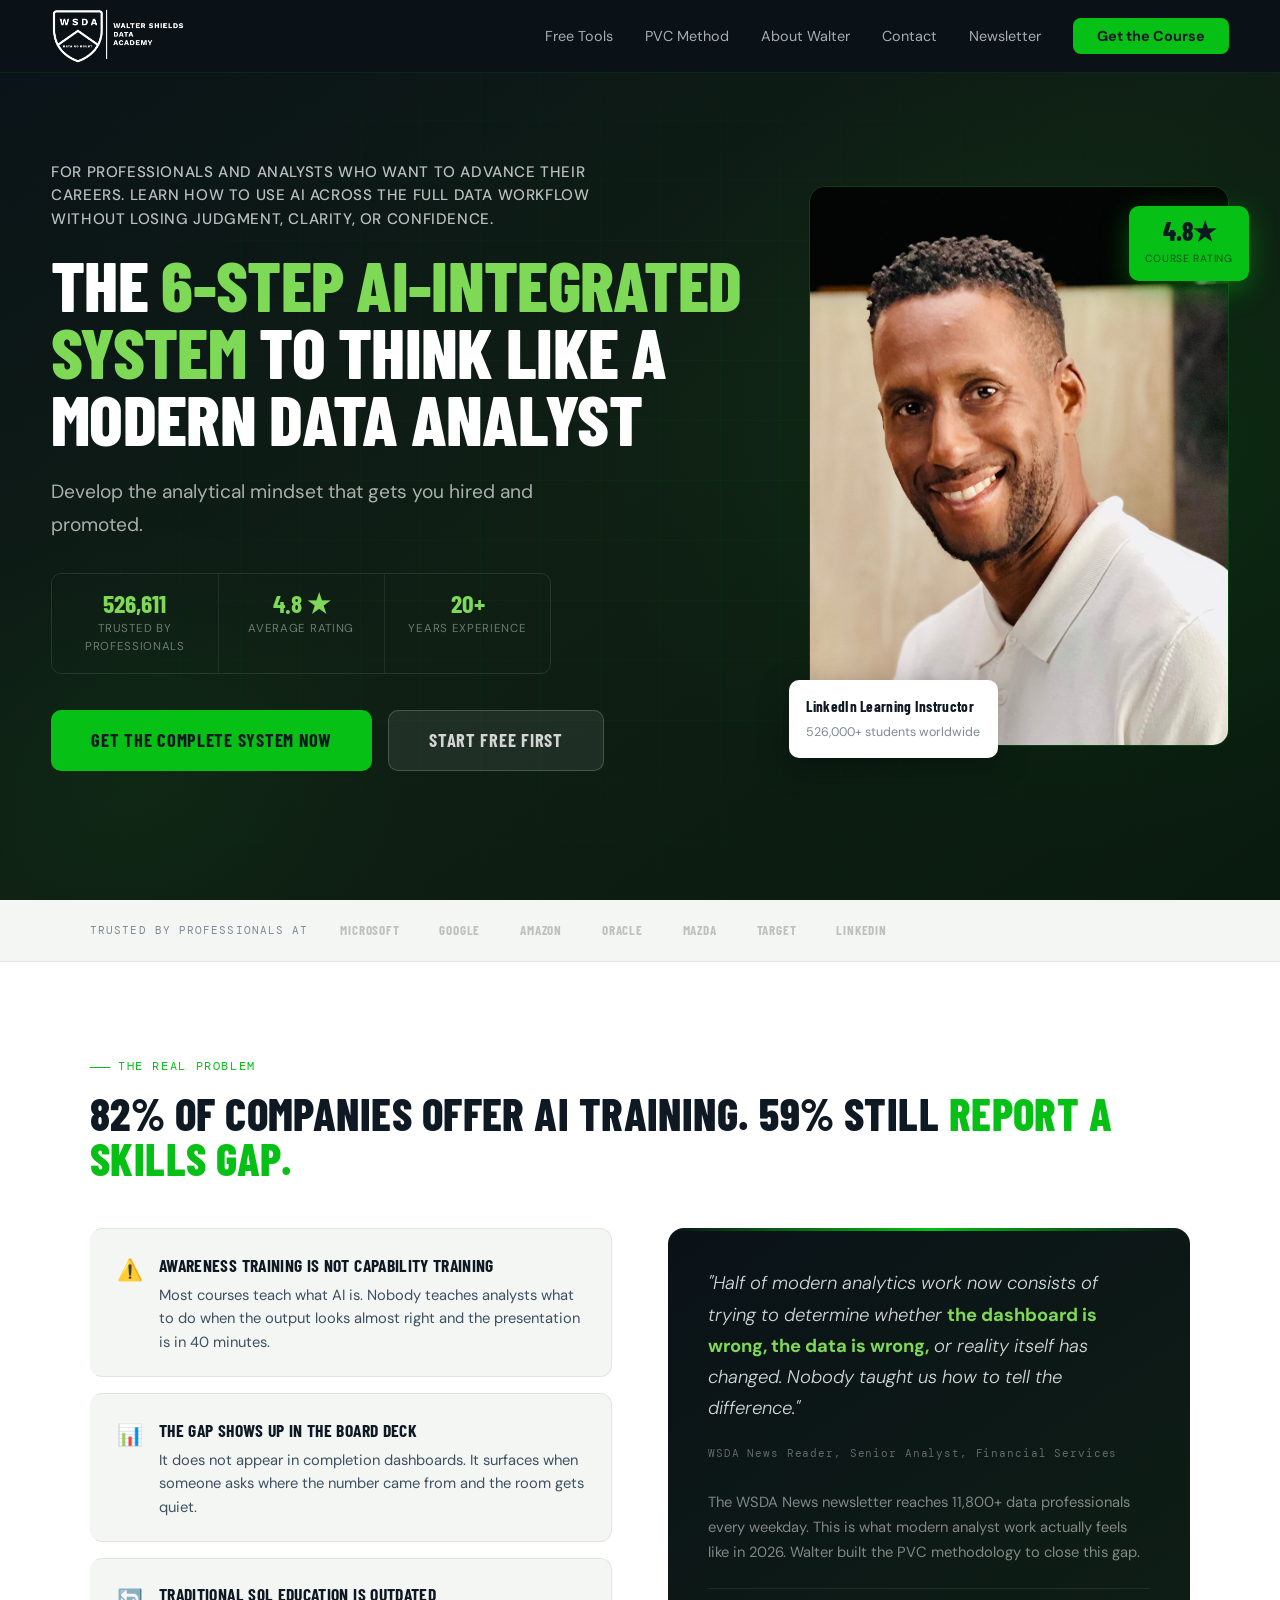
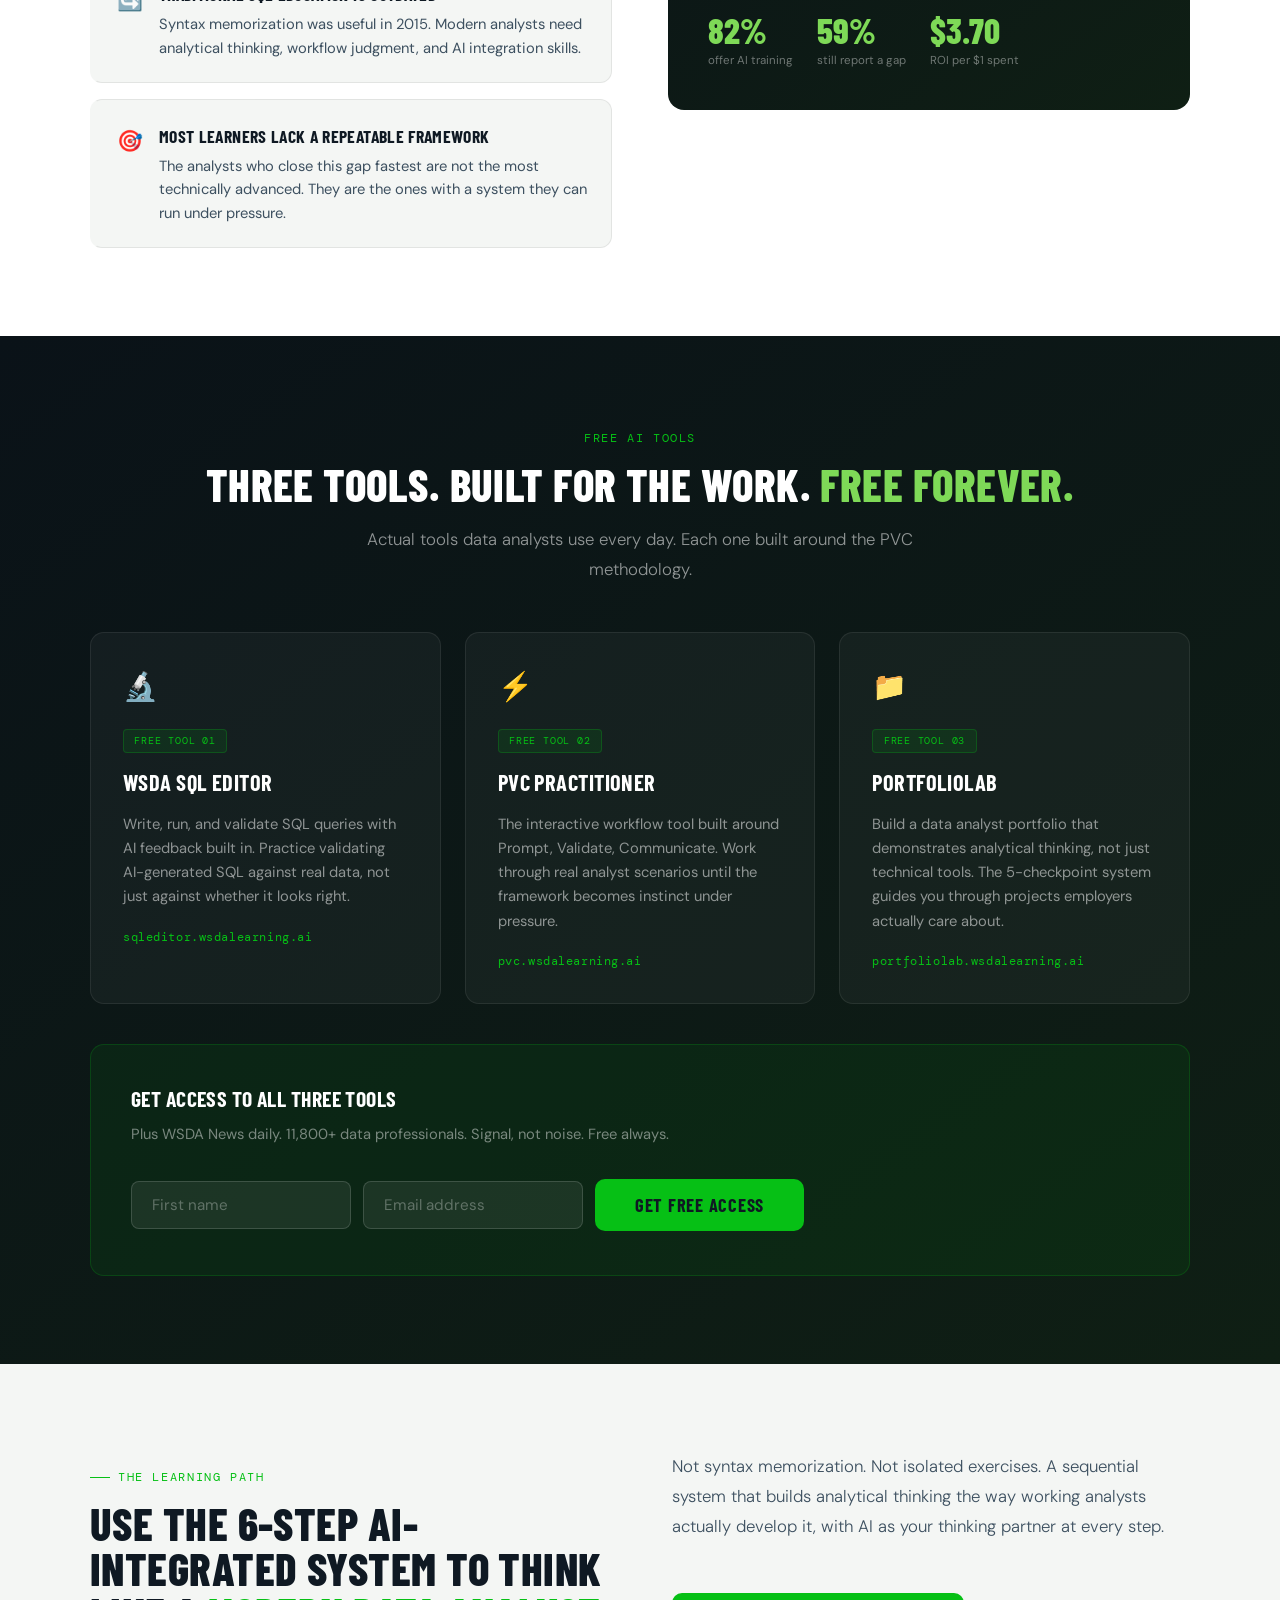
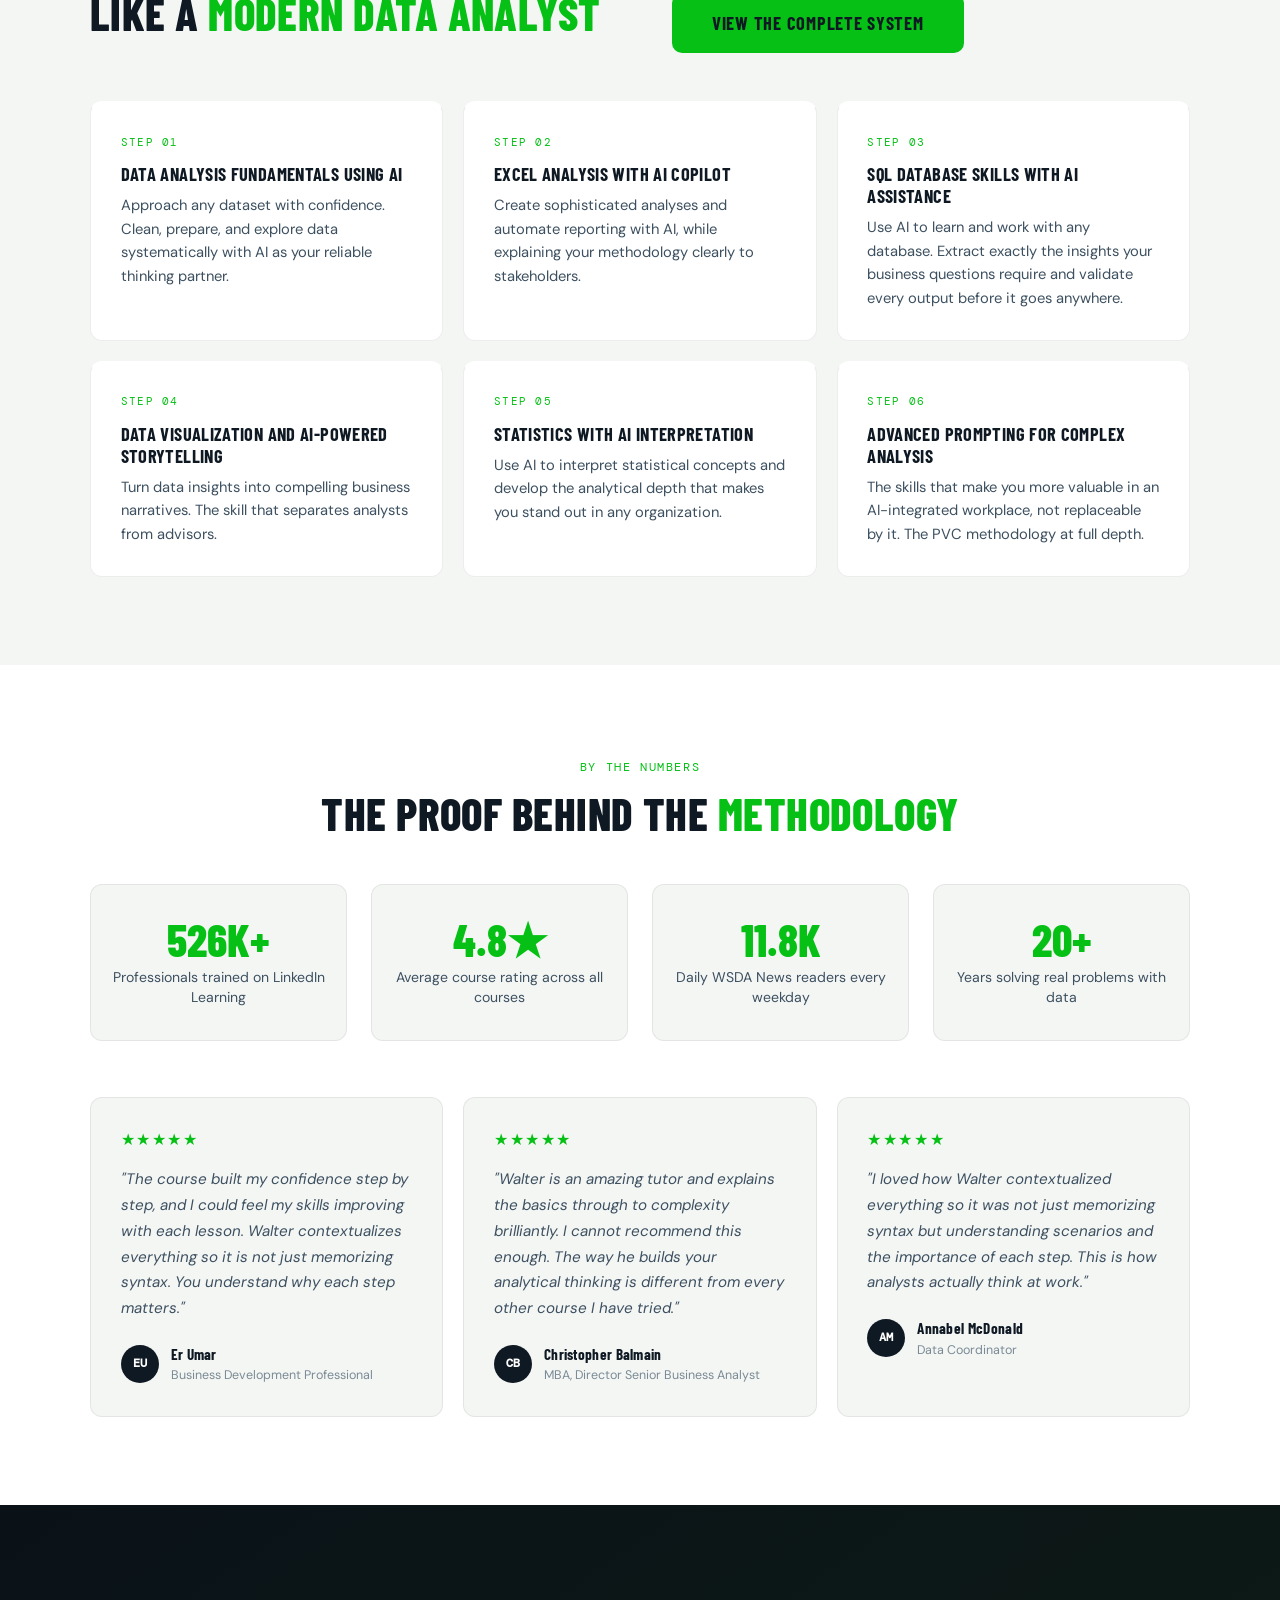
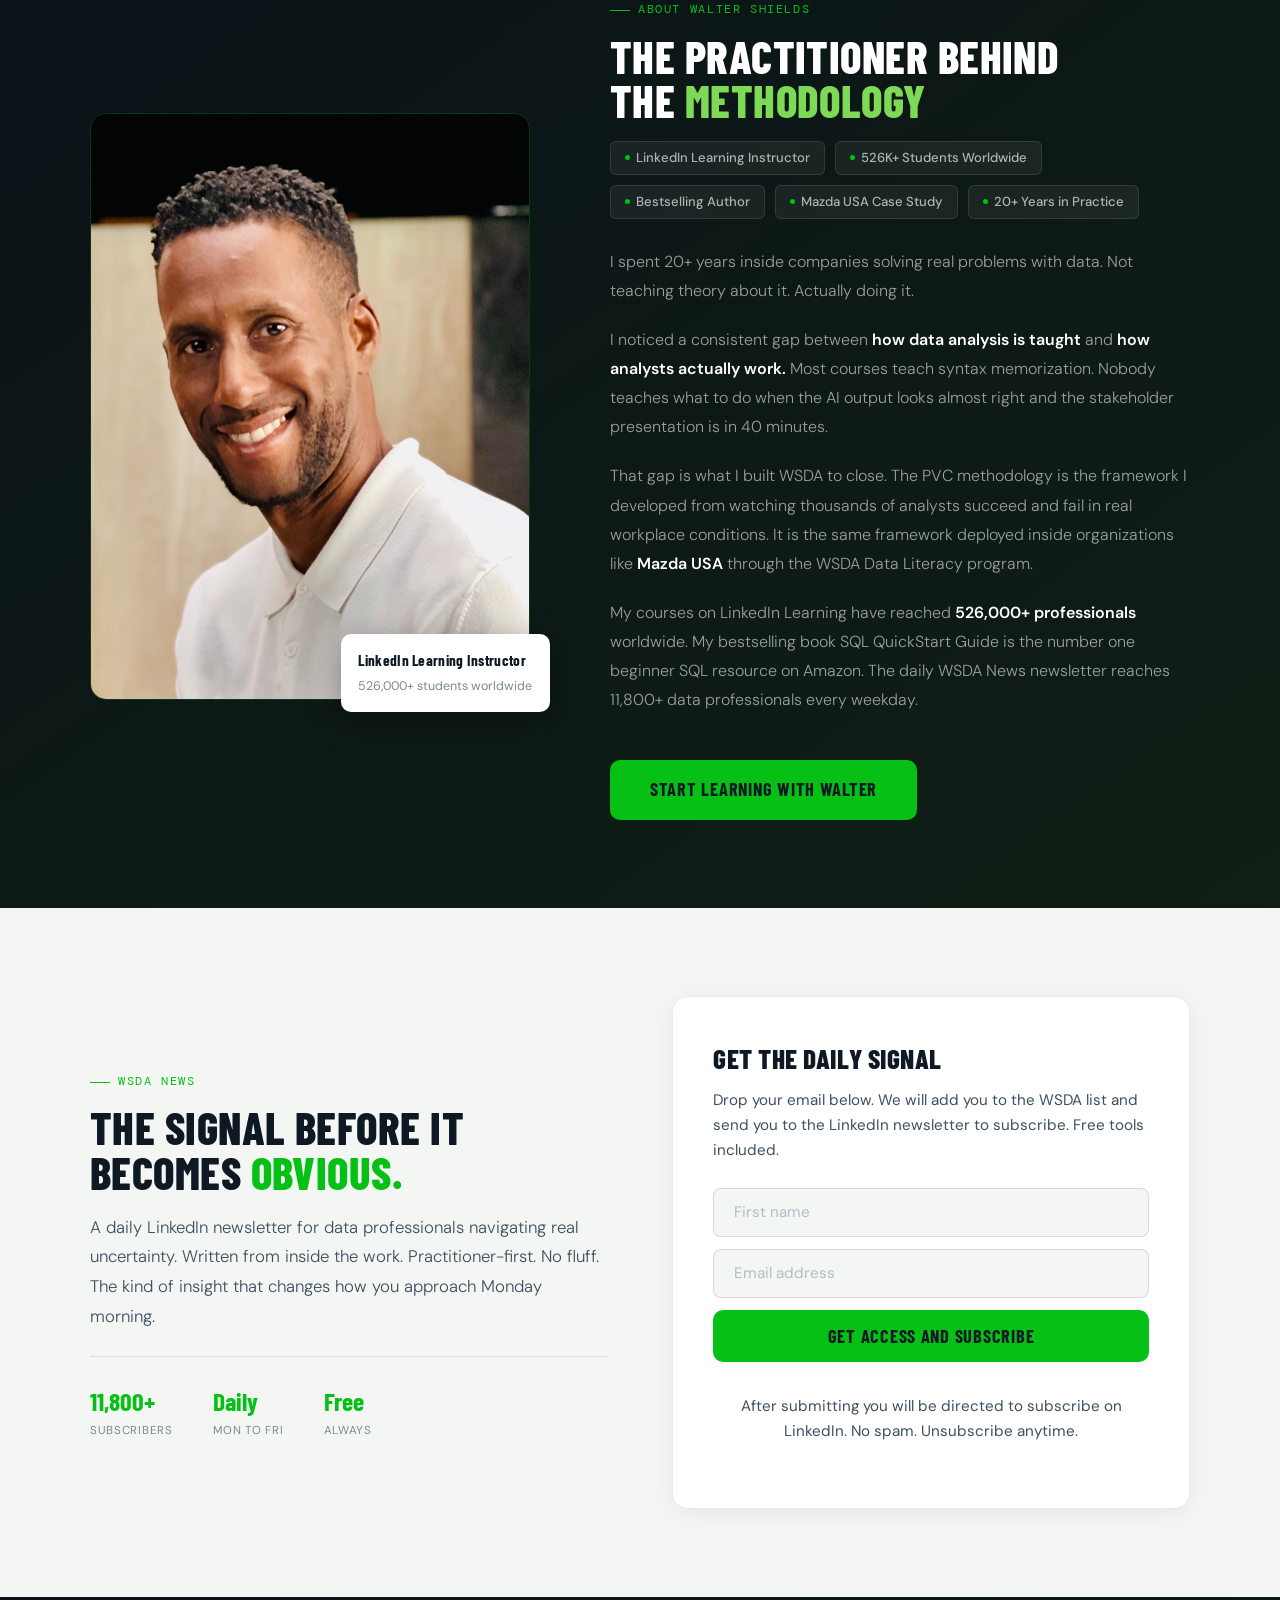
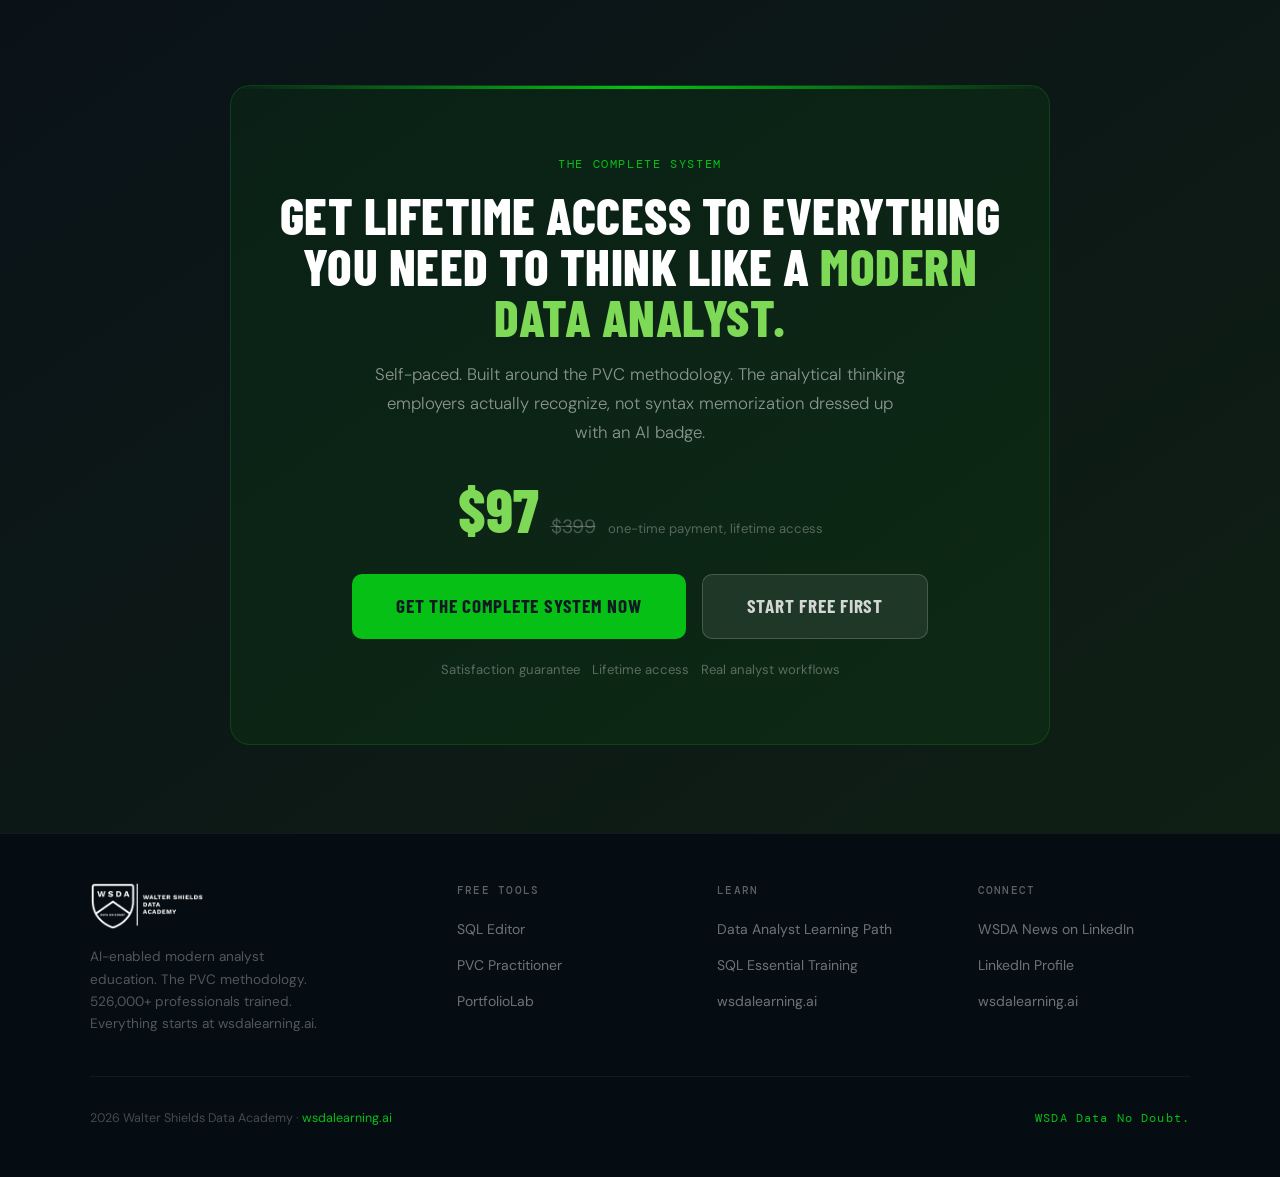
==== wsda-deploy/index.html @ 6d4bc5ca "Add files via upload" ====
<!DOCTYPE html>
<html lang="en">
<head>
  <meta charset="UTF-8" />
  <meta name="viewport" content="width=device-width, initial-scale=1.0" />
  <title>Walter Shields Data Academy | AI-Enabled Modern Analyst Education</title>
  <meta name="description" content="Learn to think like a modern data analyst. Walter Shields teaches AI-enabled analytics workflows, SQL with AI, and the PVC methodology trusted by 526,000+ professionals. Free tools. Real workflows. No syntax memorization." />
  <meta name="keywords" content="learn SQL, data analyst training, AI-enabled analytics, modern data analyst, SQL for data analysts, AI integrated analyst workflows, PVC methodology, validate AI generated SQL, Walter Shields, WSDA" />
  <meta property="og:title" content="Walter Shields Data Academy | AI-Enabled Modern Analyst Education" />
  <meta property="og:description" content="526,000+ professionals trained. Free AI tools. The PVC methodology. Learn to work with AI, not around it." />
  <meta property="og:url" content="https://wsdalearning.ai" />
  <meta name="author" content="Walter Shields" />
  <link rel="canonical" href="https://wsdalearning.ai" />
  <link rel="icon" type="image/jpeg" href="[data-uri]" />
  <link rel="preconnect" href="https://fonts.googleapis.com" />
  <link rel="preconnect" href="https://fonts.gstatic.com" crossorigin />
  <link href="https://fonts.googleapis.com/css2?family=Barlow+Condensed:wght@600;700;800&family=DM+Sans:ital,opsz,wght@0,9..40,300;0,9..40,400;0,9..40,500;0,9..40,600;0,9..40,700;1,9..40,300&family=DM+Mono:wght@400;500&display=swap" rel="stylesheet" />
  <style>
    :root {
      --navy: #0f1923;
      --navy-mid: #162030;
      --navy-deep: #0a1218;
      --green: #06c015;
      --green-dim: #04a012;
      --green-light: #7ed957;
      --green-glow: rgba(6,192,21,0.12);
      --white: #ffffff;
      --off-white: #f4f6f4;
      --gray: #7a8a94;
      --gray-light: #b0bec8;
      --text-dark: #1a2530;
      --text-body: #3d5060;
      --font-display: "Barlow Condensed", sans-serif;
      --font-main: "DM Sans", sans-serif;
      --font-mono: "DM Mono", monospace;
      --radius: 12px;
    }
    *, *::before, *::after { box-sizing: border-box; margin: 0; padding: 0; }
    html { scroll-behavior: smooth; }
    body { font-family: var(--font-main); background: var(--white); color: var(--text-dark); overflow-x: hidden; line-height: 1.6; }

    /* NAV */
    nav {
      position: fixed; top: 0; left: 0; right: 0; z-index: 100;
      display: flex; align-items: center; justify-content: space-between;
      padding: 0.5rem 4%;
      background: #0a1218;
      backdrop-filter: blur(16px);
      border-bottom: 1px solid rgba(6,192,21,0.12);
    }
    .nav-logo {
      display: flex; align-items: center;
      text-decoration: none; line-height: 0;
    }
    .nav-logo img {
      height: 56px; width: auto;
      filter: brightness(1.05);
    }
    .nav-links { display: flex; align-items: center; gap: 2rem; list-style: none; }
    .nav-links a { color: rgba(255,255,255,0.65); text-decoration: none; font-size: 0.9rem; font-weight: 400; transition: color 0.2s; }
    .nav-links a:hover { color: var(--green); }
    .nav-cta {
      background: var(--green) !important; color: var(--navy) !important;
      font-weight: 700 !important; padding: 0.55rem 1.5rem;
      border-radius: 8px; transition: all 0.2s !important;
      font-size: 0.9rem !important;
    }
    .nav-cta:hover { background: var(--green-dim) !important; transform: translateY(-1px); color: var(--navy) !important; }

    /* BUTTONS */
    .btn-green {
      display: inline-flex; align-items: center; justify-content: center;
      background: var(--green); color: var(--navy);
      font-family: var(--font-display); font-size: 1.15rem; font-weight: 700;
      letter-spacing: 0.04em; text-transform: uppercase;
      padding: 0.95rem 2.5rem; border-radius: 10px;
      text-decoration: none; transition: all 0.2s;
      border: none; cursor: pointer;
    }
    .btn-green:hover { background: var(--green-dim); transform: translateY(-2px); box-shadow: 0 10px 32px rgba(6,192,21,0.35); }
    .btn-ghost-white {
      display: inline-flex; align-items: center; justify-content: center;
      background: rgba(255,255,255,0.08); color: rgba(255,255,255,0.8);
      font-family: var(--font-display); font-size: 1.15rem; font-weight: 700;
      letter-spacing: 0.04em; text-transform: uppercase;
      padding: 0.95rem 2.5rem; border-radius: 10px;
      text-decoration: none; transition: all 0.2s;
      border: 1px solid rgba(255,255,255,0.18);
    }
    .btn-ghost-white:hover { border-color: var(--green); color: var(--green); transform: translateY(-2px); }

    /* HERO */
    .hero {
      min-height: 100vh;
      background: linear-gradient(145deg, #0a1218 0%, #0f1f14 50%, #091a0f 100%);
      display: grid; grid-template-columns: 1fr 420px;
      align-items: center; gap: 3rem;
      padding: 7rem 4% 5rem;
      position: relative; overflow: hidden;
    }
    .hero::before {
      content: "";
      position: absolute; inset: 0;
      background:
        radial-gradient(ellipse 60% 70% at 85% 50%, rgba(6,192,21,0.09) 0%, transparent 65%),
        radial-gradient(ellipse 40% 50% at 10% 85%, rgba(6,192,21,0.06) 0%, transparent 55%);
      pointer-events: none;
    }
    .hero-grid {
      position: absolute; inset: 0; pointer-events: none;
      background-image:
        linear-gradient(rgba(6,192,21,0.04) 1px, transparent 1px),
        linear-gradient(90deg, rgba(6,192,21,0.04) 1px, transparent 1px);
      background-size: 60px 60px;
      mask-image: radial-gradient(ellipse 80% 80% at 50% 50%, black 10%, transparent 100%);
    }
    .hero-left { position: relative; z-index: 2; }

    /* CORRECTED: Eyebrow now prominent — it is the audience statement */
    .hero-eyebrow {
      font-family: var(--font-main); font-size: 0.95rem; font-weight: 500;
      color: rgba(255,255,255,0.72); letter-spacing: 0.04em;
      text-transform: uppercase; margin-bottom: 1.25rem;
      line-height: 1.55; max-width: 560px;
    }

    /* HERO HEADLINE — bold condensed matching sales page */
    .hero-headline {
      font-family: var(--font-display);
      font-size: clamp(3rem, 5.5vw, 5rem);
      font-weight: 800; line-height: 0.95;
      letter-spacing: -0.01em; text-transform: uppercase;
      color: var(--white); margin-bottom: 1.5rem;
    }
    .hero-headline .accent { color: var(--green-light); }

    /* CORRECTED: Sub is a strong supporting statement, not a footnote */
    .hero-sub {
      font-size: 1.2rem; color: rgba(255,255,255,0.65);
      line-height: 1.7; max-width: 520px;
      margin-bottom: 2rem; font-weight: 400;
    }

    .hero-trust {
      display: flex; gap: 0; margin-bottom: 2.25rem;
      border: 1px solid rgba(255,255,255,0.1);
      border-radius: 10px; overflow: hidden;
      max-width: 500px;
    }
    .trust-item {
      flex: 1; padding: 1rem 1.25rem; text-align: center;
      border-right: 1px solid rgba(255,255,255,0.08);
    }
    .trust-item:last-child { border-right: none; }
    .trust-num { font-family: var(--font-display); font-size: 1.6rem; font-weight: 700; color: var(--green-light); line-height: 1; display: block; }
    .trust-label { font-size: 0.72rem; color: rgba(255,255,255,0.4); letter-spacing: 0.06em; text-transform: uppercase; margin-top: 0.25rem; display: block; }
    .hero-actions { display: flex; gap: 1rem; flex-wrap: wrap; }

    /* Hero right photo */
    .hero-right { position: relative; z-index: 2; }
    .hero-photo-wrap { position: relative; width: 100%; }
    .hero-photo {
      width: 100%; border-radius: 16px; display: block;
      object-fit: cover; object-position: center top;
      aspect-ratio: 3/4;
      border: 1px solid rgba(6,192,21,0.2);
    }
    .hero-badge-1 {
      position: absolute; bottom: -0.75rem; left: -1.25rem;
      background: var(--white); border-radius: 10px;
      padding: 0.875rem 1.1rem;
      box-shadow: 0 8px 32px rgba(0,0,0,0.3);
    }
    .hero-badge-1 strong { display: block; font-family: var(--font-display); font-size: 0.95rem; font-weight: 700; color: var(--navy); letter-spacing: 0.02em; }
    .hero-badge-1 span { font-size: 0.78rem; color: var(--gray); }
    .hero-badge-2 {
      position: absolute; top: 1.25rem; right: -1.25rem;
      background: var(--green); border-radius: 10px;
      padding: 0.75rem 1rem; text-align: center;
      box-shadow: 0 8px 28px rgba(6,192,21,0.4);
    }
    .hero-badge-2 strong { display: block; font-family: var(--font-display); font-size: 1.6rem; font-weight: 800; color: var(--navy); line-height: 1; }
    .hero-badge-2 span { font-size: 0.65rem; color: rgba(15,25,35,0.65); letter-spacing: 0.07em; text-transform: uppercase; }

    /* LOGOS */
    .logos {
      background: var(--off-white);
      border-bottom: 1px solid rgba(0,0,0,0.07);
      padding: 1.25rem 4%;
    }
    .logos-inner { max-width: 1100px; margin: 0 auto; display: flex; align-items: center; gap: 2rem; flex-wrap: wrap; }
    .logos-label { font-family: var(--font-mono); font-size: 0.68rem; color: var(--gray); letter-spacing: 0.1em; text-transform: uppercase; white-space: nowrap; }
    .logos-list { display: flex; align-items: center; gap: 2.5rem; flex-wrap: wrap; }
    .logo-co { font-size: 0.82rem; color: rgba(0,0,0,0.22); font-weight: 700; letter-spacing: 0.06em; text-transform: uppercase; font-family: var(--font-display); }

    /* SECTION BASE */
    section { padding: 5.5rem 4%; }
    .section-inner { max-width: 1100px; margin: 0 auto; }
    .section-eyebrow {
      display: inline-flex; align-items: center; gap: 0.5rem;
      font-family: var(--font-mono); font-size: 0.72rem; color: var(--green);
      letter-spacing: 0.14em; text-transform: uppercase; margin-bottom: 0.875rem;
    }
    .section-eyebrow::before { content: ""; width: 20px; height: 1px; background: var(--green); }
    .section-eyebrow.center { justify-content: center; }
    .section-eyebrow.center::before { display: none; }

    /* CORRECTED: Section titles larger and more commanding */
    .section-title {
      font-family: var(--font-display);
      font-size: clamp(2.2rem, 3.5vw, 3.4rem);
      font-weight: 800; letter-spacing: 0.01em;
      line-height: 1.0; text-transform: uppercase;
      margin-bottom: 1.1rem; color: var(--navy);
    }
    .section-title.light { color: var(--white); }
    .section-title .accent { color: var(--green-light); }
    .section-title .accent-dark { color: var(--green); }

    /* CORRECTED: Body copy readable at 1.05rem minimum */
    .section-body { font-size: 1.05rem; color: var(--text-body); line-height: 1.78; font-weight: 300; max-width: 600px; }
    .section-body.light { color: rgba(255,255,255,0.55); }

    /* PROBLEM */
    .problem { background: var(--white); }
    .problem-grid { display: grid; grid-template-columns: 1fr 1fr; gap: 3.5rem; align-items: start; margin-top: 3rem; }
    .problem-cards { display: flex; flex-direction: column; gap: 1rem; }
    .problem-card {
      display: flex; align-items: flex-start; gap: 1rem;
      padding: 1.35rem 1.5rem;
      background: var(--off-white); border: 1px solid rgba(0,0,0,0.07);
      border-left: 3px solid transparent;
      border-radius: var(--radius); transition: all 0.2s;
    }
    .problem-card:hover { border-left-color: var(--green); background: #f0f7f0; }
    .problem-icon { font-size: 1.3rem; flex-shrink: 0; margin-top: 0.15rem; }
    /* CORRECTED: Problem card titles prominent */
    .problem-card strong { display: block; font-family: var(--font-display); font-size: 1.1rem; font-weight: 700; color: var(--navy); margin-bottom: 0.3rem; letter-spacing: 0.02em; text-transform: uppercase; }
    .problem-card p { font-size: 0.92rem; color: var(--text-body); line-height: 1.6; }
    .problem-callout {
      background: linear-gradient(145deg, #0a1218, #0f1f14);
      border-radius: 16px; padding: 2.5rem;
      position: relative; overflow: hidden;
    }
    .problem-callout::before {
      content: ""; position: absolute; top: 0; left: 0; right: 0; height: 3px;
      background: linear-gradient(90deg, transparent, var(--green), transparent);
    }
    /* CORRECTED: Blockquote large and impactful */
    .problem-callout blockquote {
      font-size: 1.15rem; font-weight: 300; line-height: 1.7;
      font-style: italic; color: rgba(255,255,255,0.82); margin-bottom: 1.25rem;
    }
    .problem-callout blockquote strong { color: var(--green-light); font-style: normal; font-weight: 700; }
    .callout-attr { font-family: var(--font-mono); font-size: 0.68rem; color: rgba(255,255,255,0.35); letter-spacing: 0.08em; margin-bottom: 1.75rem; }
    .callout-p { font-size: 0.92rem; color: rgba(255,255,255,0.48); line-height: 1.68; margin-bottom: 1.5rem; }
    .callout-stats { display: flex; gap: 1.5rem; padding-top: 1.5rem; border-top: 1px solid rgba(255,255,255,0.08); }
    .callout-stat-num { font-family: var(--font-display); font-size: 2.2rem; font-weight: 800; color: var(--green-light); display: block; line-height: 1; }
    .callout-stat-label { font-size: 0.72rem; color: rgba(255,255,255,0.4); margin-top: 0.2rem; }

    /* FREE TOOLS */
    .tools { background: linear-gradient(145deg, #0a1218 0%, #0f1f14 100%); }
    .tools-header { text-align: center; margin-bottom: 3rem; }
    .tools-grid { display: grid; grid-template-columns: repeat(3,1fr); gap: 1.5rem; margin-bottom: 2.5rem; }
    .tool-card {
      background: rgba(255,255,255,0.04); border: 1px solid rgba(255,255,255,0.08);
      border-radius: 14px; padding: 2rem; transition: all 0.3s;
      text-decoration: none; color: inherit; display: block; position: relative; overflow: hidden;
    }
    .tool-card::after {
      content: ""; position: absolute; top: 0; left: 0; right: 0; height: 3px;
      background: var(--green); transform: scaleX(0); transition: transform 0.3s; border-radius: 14px 14px 0 0;
    }
    .tool-card:hover { border-color: rgba(6,192,21,0.3); transform: translateY(-5px); box-shadow: 0 20px 48px rgba(0,0,0,0.4); }
    .tool-card:hover::after { transform: scaleX(1); }
    .tool-icon { font-size: 1.75rem; margin-bottom: 1rem; }
    .tool-badge {
      display: inline-block; font-family: var(--font-mono); font-size: 0.62rem;
      color: var(--green); background: rgba(6,192,21,0.1);
      border: 1px solid rgba(6,192,21,0.25); padding: 0.2rem 0.65rem;
      border-radius: 4px; letter-spacing: 0.08em; text-transform: uppercase; margin-bottom: 0.75rem;
    }
    /* CORRECTED: Tool names bigger and bolder */
    .tool-name { font-family: var(--font-display); font-size: 1.4rem; font-weight: 700; color: var(--white); margin-bottom: 0.65rem; letter-spacing: 0.02em; text-transform: uppercase; }
    /* CORRECTED: Tool descriptions readable */
    .tool-desc { font-size: 0.92rem; color: rgba(255,255,255,0.52); line-height: 1.65; margin-bottom: 1.25rem; }
    .tool-link { font-family: var(--font-mono); font-size: 0.72rem; color: var(--green); letter-spacing: 0.05em; }
    .tools-capture {
      background: rgba(6,192,21,0.08); border: 1px solid rgba(6,192,21,0.2);
      border-radius: 14px; padding: 2.25rem 2.5rem;
      display: flex; align-items: center; justify-content: space-between; gap: 2rem; flex-wrap: wrap;
    }
    /* CORRECTED: Capture headline prominent */
    .tools-capture strong { display: block; font-family: var(--font-display); font-size: 1.35rem; font-weight: 700; color: var(--white); margin-bottom: 0.35rem; letter-spacing: 0.02em; text-transform: uppercase; }
    .tools-capture span { font-size: 0.92rem; color: rgba(255,255,255,0.45); }
    .kl-form { display: flex; gap: 0.75rem; flex-wrap: wrap; align-items: center; }
    .kl-input {
      background: rgba(255,255,255,0.07); border: 1px solid rgba(255,255,255,0.15);
      border-radius: 8px; padding: 0.8rem 1.25rem;
      color: var(--white); font-family: var(--font-main); font-size: 0.95rem;
      outline: none; transition: border-color 0.2s; min-width: 190px;
    }
    .kl-input::placeholder { color: rgba(255,255,255,0.3); }
    .kl-input:focus { border-color: var(--green); }
    .kl-msg { font-size: 0.78rem; color: rgba(255,255,255,0.4); margin-top: 0.5rem; }

    /* 6 STEPS */
    .steps { background: var(--off-white); }
    .steps-header { display: grid; grid-template-columns: 1fr 1fr; gap: 4rem; align-items: end; margin-bottom: 3rem; }
    .steps-grid { display: grid; grid-template-columns: repeat(3,1fr); gap: 1.25rem; }
    .step-card {
      background: var(--white); border: 1px solid rgba(0,0,0,0.07);
      border-top: 3px solid transparent;
      border-radius: var(--radius); padding: 1.85rem; transition: all 0.25s;
    }
    .step-card:hover { border-top-color: var(--green); box-shadow: 0 8px 24px rgba(0,0,0,0.08); transform: translateY(-3px); }
    .step-num { font-family: var(--font-mono); font-size: 0.68rem; color: var(--green); letter-spacing: 0.12em; margin-bottom: 0.75rem; }
    /* CORRECTED: Step titles larger */
    .step-title { font-family: var(--font-display); font-size: 1.15rem; font-weight: 700; color: var(--navy); line-height: 1.2; margin-bottom: 0.55rem; text-transform: uppercase; letter-spacing: 0.02em; }
    /* CORRECTED: Step descriptions readable */
    .step-desc { font-size: 0.92rem; color: var(--text-body); line-height: 1.6; }

    /* PROOF */
    .proof { background: var(--white); }
    .proof-header { text-align: center; margin-bottom: 3rem; }
    .proof-stats { display: grid; grid-template-columns: repeat(4,1fr); gap: 1.5rem; margin-bottom: 3.5rem; }
    .stat-card {
      background: var(--off-white); border: 1px solid rgba(0,0,0,0.07);
      border-radius: var(--radius); padding: 2rem 1.25rem; text-align: center; transition: border-color 0.2s;
    }
    .stat-card:hover { border-color: var(--green); }
    .stat-num { font-family: var(--font-display); font-size: 2.8rem; font-weight: 800; color: var(--green); line-height: 1; margin-bottom: 0.4rem; }
    /* CORRECTED: Stat labels readable */
    .stat-label { font-size: 0.88rem; color: var(--text-body); line-height: 1.4; }
    .testimonials { display: grid; grid-template-columns: repeat(3,1fr); gap: 1.25rem; }
    .testimonial {
      background: var(--off-white); border: 1px solid rgba(0,0,0,0.07);
      border-radius: var(--radius); padding: 1.85rem; transition: border-color 0.2s;
    }
    .testimonial:hover { border-color: var(--green); }
    .stars { color: var(--green); font-size: 1rem; margin-bottom: 0.875rem; letter-spacing: 0.1em; }
    /* CORRECTED: Testimonial text comfortable to read */
    .testimonial-text { font-size: 0.95rem; line-height: 1.7; color: var(--text-body); font-style: italic; margin-bottom: 1.25rem; }
    .testimonial-author { display: flex; align-items: center; gap: 0.75rem; }
    .avatar { width: 38px; height: 38px; border-radius: 50%; background: var(--navy); display: flex; align-items: center; justify-content: center; font-size: 0.72rem; font-weight: 700; color: var(--white); flex-shrink: 0; font-family: var(--font-mono); }
    .t-name { font-family: var(--font-display); font-size: 0.95rem; font-weight: 700; color: var(--navy); letter-spacing: 0.02em; }
    .t-role { font-size: 0.78rem; color: var(--gray); }

    /* ABOUT */
    .about { background: linear-gradient(145deg, #0a1218, #0f1f14); }
    .about-grid { display: grid; grid-template-columns: 440px 1fr; gap: 5rem; align-items: center; }
    .about-photo-wrap { position: relative; }
    .about-photo {
      width: 100%; border-radius: 16px; display: block;
      object-fit: cover; object-position: center top;
      aspect-ratio: 3/4;
      border: 1px solid rgba(6,192,21,0.2);
    }
    .about-badge {
      position: absolute; bottom: -0.75rem; right: -1.25rem;
      background: var(--white); border-radius: 10px;
      padding: 0.875rem 1.1rem; box-shadow: 0 8px 32px rgba(0,0,0,0.35);
    }
    .about-badge strong { display: block; font-family: var(--font-display); font-size: 0.95rem; font-weight: 700; color: var(--navy); letter-spacing: 0.02em; }
    .about-badge span { font-size: 0.78rem; color: var(--gray); }
    .about-badges { display: flex; flex-wrap: wrap; gap: 0.6rem; margin-bottom: 1.75rem; }
    .badge {
      display: inline-flex; align-items: center; gap: 0.4rem;
      background: rgba(255,255,255,0.06); border: 1px solid rgba(255,255,255,0.1);
      border-radius: 6px; padding: 0.35rem 0.875rem;
      font-size: 0.82rem; color: rgba(255,255,255,0.65); font-weight: 500;
    }
    .badge .dot { width: 5px; height: 5px; border-radius: 50%; background: var(--green); flex-shrink: 0; }
    /* CORRECTED: About body copy full readable size */
    .about-body { font-size: 1.0rem; color: rgba(255,255,255,0.58); line-height: 1.82; font-weight: 300; margin-bottom: 1.25rem; }
    .about-body strong { color: var(--white); font-weight: 600; }

    /* NEWSLETTER */
    .newsletter { background: var(--off-white); }
    .newsletter-grid { display: grid; grid-template-columns: 1fr 1fr; gap: 4rem; align-items: center; }
    .newsletter-meta { display: flex; gap: 2.5rem; margin-top: 1.5rem; padding-top: 1.5rem; border-top: 1px solid rgba(0,0,0,0.1); }
    .meta-item { display: flex; flex-direction: column; }
    .meta-num { font-family: var(--font-display); font-size: 1.6rem; font-weight: 700; color: var(--green); }
    .meta-label { font-size: 0.72rem; color: var(--gray); letter-spacing: 0.06em; text-transform: uppercase; }
    .newsletter-box {
      background: var(--white); border: 1px solid rgba(0,0,0,0.08);
      border-radius: 16px; padding: 2.5rem;
      box-shadow: 0 4px 24px rgba(0,0,0,0.06);
    }
    .newsletter-box h3 { font-family: var(--font-display); font-size: 1.7rem; font-weight: 800; color: var(--navy); margin-bottom: 0.5rem; letter-spacing: 0.02em; text-transform: uppercase; }
    .newsletter-box p { font-size: 0.95rem; color: var(--text-body); line-height: 1.65; margin-bottom: 1.5rem; }
    .form-stack { display: flex; flex-direction: column; gap: 0.75rem; }
    .kl-input-light {
      background: var(--off-white); border: 1px solid rgba(0,0,0,0.12);
      border-radius: 8px; padding: 0.85rem 1.25rem;
      color: var(--navy); font-family: var(--font-main); font-size: 0.95rem;
      outline: none; transition: border-color 0.2s; width: 100%;
    }
    .kl-input-light::placeholder { color: var(--gray-light); }
    .kl-input-light:focus { border-color: var(--green); }
    .form-note { font-size: 0.75rem; color: var(--gray); text-align: center; margin-top: 0.5rem; }

    /* DALP CTA */
    .dalp-cta { background: linear-gradient(145deg, #0a1218, #0f1f14); padding: 5.5rem 4%; }
    .dalp-inner {
      max-width: 820px; margin: 0 auto; text-align: center;
      background: rgba(6,192,21,0.07); border: 1px solid rgba(6,192,21,0.2);
      border-radius: 20px; padding: 4rem 3rem; position: relative; overflow: hidden;
    }
    .dalp-inner::before {
      content: ""; position: absolute; top: 0; left: 0; right: 0; height: 3px;
      background: linear-gradient(90deg, transparent, var(--green), transparent);
    }
    .dalp-inner .section-eyebrow { justify-content: center; }
    .dalp-inner .section-eyebrow::before { display: none; }
    /* CORRECTED: DALP headline maximum impact */
    .dalp-headline {
      font-family: var(--font-display);
      font-size: clamp(2.2rem, 4vw, 3.8rem); font-weight: 800;
      line-height: 1.0; letter-spacing: 0.01em; text-transform: uppercase;
      color: var(--white); margin-bottom: 1.1rem;
    }
    .dalp-headline .accent { color: var(--green-light); }
    .dalp-sub { font-size: 1.05rem; color: rgba(255,255,255,0.52); max-width: 540px; margin: 0 auto 2rem; line-height: 1.72; font-weight: 300; }
    .dalp-price-wrap { display: inline-flex; align-items: baseline; gap: 0.75rem; margin-bottom: 2rem; }
    .dalp-price { font-family: var(--font-display); font-size: 3.8rem; font-weight: 800; color: var(--green-light); line-height: 1; }
    .dalp-price-old { font-size: 1.2rem; color: rgba(255,255,255,0.25); text-decoration: line-through; }
    .dalp-price-note { font-size: 0.82rem; color: rgba(255,255,255,0.3); }
    .dalp-actions { display: flex; gap: 1rem; justify-content: center; flex-wrap: wrap; margin-bottom: 1.25rem; }
    .dalp-guarantee { font-size: 0.82rem; color: rgba(255,255,255,0.32); }

    /* FOOTER */
    footer { background: #060d12; border-top: 1px solid rgba(255,255,255,0.05); padding: 3rem 4%; }
    .footer-grid { max-width: 1100px; margin: 0 auto; display: grid; grid-template-columns: 1.5fr 1fr 1fr 1fr; gap: 3rem; margin-bottom: 2.5rem; }
    .footer-brand-logo {
      display: flex; align-items: center;
      margin-bottom: 1rem; text-decoration: none; line-height: 0;
    }
    .footer-brand-logo img {
      height: 48px; width: auto;
      filter: brightness(1.0);
    }
    .footer-brand p { font-size: 0.85rem; color: rgba(255,255,255,0.3); line-height: 1.65; max-width: 240px; margin-top: 0.75rem; }
    .footer-col h4 { font-family: var(--font-mono); font-size: 0.68rem; font-weight: 500; letter-spacing: 0.12em; text-transform: uppercase; color: rgba(255,255,255,0.35); margin-bottom: 1rem; }
    .footer-col ul { list-style: none; display: flex; flex-direction: column; gap: 0.65rem; }
    .footer-col ul li a { font-size: 0.875rem; color: rgba(255,255,255,0.42); text-decoration: none; transition: color 0.2s; }
    .footer-col ul li a:hover { color: var(--green); }
    .footer-bottom {
      max-width: 1100px; margin: 0 auto;
      padding-top: 2rem; border-top: 1px solid rgba(255,255,255,0.05);
      display: flex; align-items: center; justify-content: space-between; flex-wrap: wrap; gap: 1rem;
    }
    .footer-bottom p { font-size: 0.78rem; color: rgba(255,255,255,0.25); }
    .footer-bottom a { color: var(--green); text-decoration: none; }
    .footer-tagline { font-family: var(--font-mono); font-size: 0.72rem; color: var(--green); letter-spacing: 0.1em; }

    /* ANIMATIONS */
    @keyframes fadeUp { from { opacity:0; transform:translateY(20px); } to { opacity:1; transform:translateY(0); } }
    .hero-left > * { animation: fadeUp 0.65s ease both; }
    .hero-left > *:nth-child(1) { animation-delay:0.1s; }
    .hero-left > *:nth-child(2) { animation-delay:0.2s; }
    .hero-left > *:nth-child(3) { animation-delay:0.3s; }
    .hero-left > *:nth-child(4) { animation-delay:0.4s; }
    .hero-left > *:nth-child(5) { animation-delay:0.5s; }
    .hero-right { animation: fadeUp 0.8s 0.35s ease both; }

    /* RESPONSIVE */
    @media (max-width:1024px) {
      .hero { grid-template-columns:1fr; }
      .hero-right { display:none; }
      .problem-grid { grid-template-columns:1fr; }
      .steps-header { grid-template-columns:1fr; gap:2rem; }
      .steps-grid { grid-template-columns:repeat(2,1fr); }
      .proof-stats { grid-template-columns:repeat(2,1fr); }
      .testimonials { grid-template-columns:1fr; }
      .about-grid { grid-template-columns:1fr; }
      .about-photo-wrap { display:none; }
      .newsletter-grid { grid-template-columns:1fr; }
      .footer-grid { grid-template-columns:1fr 1fr; }
      .tools-grid { grid-template-columns:1fr; }
    }
    @media (max-width:768px) {
      nav { padding:0.75rem 4%; }
      .nav-links { display:none; }
      section { padding:3.5rem 4%; }
      .hero { padding:6.5rem 4% 4rem; }
      .steps-grid { grid-template-columns:1fr; }
      .proof-stats { grid-template-columns:1fr 1fr; }
      .footer-grid { grid-template-columns:1fr; gap:2rem; }
      .dalp-inner { padding:2.5rem 1.5rem; }
      .hero-trust { max-width:100%; }
      .nav-logo img { height:64px; }
    }
  </style>
</head>
<body>

<!-- NAV -->
<nav>
  <a href="https://www.wsdalearning.ai" class="nav-logo">
    <img src="[data-uri]" alt="Walter Shields Data Academy" />
  </a>
  <ul class="nav-links">
    <li><a href="#tools">Free Tools</a></li>
    <li><a href="#methodology">PVC Method</a></li>
    <li><a href="https://www.wsdalearning.ai/about">About Walter</a></li>
    <li><a href="https://www.wsdalearning.ai/contact">Contact</a></li>
    <li><a href="#newsletter">Newsletter</a></li>
    <li><a href="https://www.wsdalearning.ai/pages/ai-data-analyst" class="nav-cta">Get the Course</a></li>
  </ul>
</nav>

<!-- HERO -->
<section class="hero">
  <div class="hero-grid"></div>
  <div class="hero-left">
    <div class="hero-eyebrow">For professionals and analysts who want to advance their careers. Learn how to use AI across the full data workflow without losing judgment, clarity, or confidence.</div>
    <h1 class="hero-headline">
      The <span class="accent">6-Step AI-Integrated System</span> to Think Like a Modern Data Analyst
    </h1>
    <p class="hero-sub">Develop the analytical mindset that gets you hired and promoted.</p>
    <div class="hero-trust">
      <div class="trust-item">
        <span class="trust-num">526,611</span>
        <span class="trust-label">Trusted by professionals</span>
      </div>
      <div class="trust-item">
        <span class="trust-num">4.8 ★</span>
        <span class="trust-label">Average rating</span>
      </div>
      <div class="trust-item">
        <span class="trust-num">20+</span>
        <span class="trust-label">Years experience</span>
      </div>
    </div>
    <div class="hero-actions">
      <a href="https://www.wsdalearning.ai/pages/ai-data-analyst" class="btn-green">Get the Complete System Now</a>
      <a href="#tools" class="btn-ghost-white">Start Free First</a>
    </div>
  </div>
  <div class="hero-right">
    <div class="hero-photo-wrap">
      <img src="[data-uri]" alt="Walter Shields, Data Educator and Founder of WSDA" class="hero-photo" />
      <div class="hero-badge-1">
        <strong>LinkedIn Learning Instructor</strong>
        <span>526,000+ students worldwide</span>
      </div>
      <div class="hero-badge-2">
        <strong>4.8★</strong>
        <span>Course Rating</span>
      </div>
    </div>
  </div>
</section>

<!-- LOGOS -->
<div class="logos">
  <div class="logos-inner">
    <span class="logos-label">Trusted by professionals at</span>
    <div class="logos-list">
      <span class="logo-co">Microsoft</span>
      <span class="logo-co">Google</span>
      <span class="logo-co">Amazon</span>
      <span class="logo-co">Oracle</span>
      <span class="logo-co">Mazda</span>
      <span class="logo-co">Target</span>
      <span class="logo-co">LinkedIn</span>
    </div>
  </div>
</div>

<!-- PROBLEM -->
<section class="problem">
  <div class="section-inner">
    <div class="section-eyebrow">The Real Problem</div>
    <h2 class="section-title">82% of companies offer AI training. 59% still <span class="accent-dark">report a skills gap.</span></h2>
    <div class="problem-grid">
      <div class="problem-cards">
        <div class="problem-card">
          <div class="problem-icon">⚠️</div>
          <div>
            <strong>Awareness training is not capability training</strong>
            <p>Most courses teach what AI is. Nobody teaches analysts what to do when the output looks almost right and the presentation is in 40 minutes.</p>
          </div>
        </div>
        <div class="problem-card">
          <div class="problem-icon">📊</div>
          <div>
            <strong>The gap shows up in the board deck</strong>
            <p>It does not appear in completion dashboards. It surfaces when someone asks where the number came from and the room gets quiet.</p>
          </div>
        </div>
        <div class="problem-card">
          <div class="problem-icon">🔄</div>
          <div>
            <strong>Traditional SQL education is outdated</strong>
            <p>Syntax memorization was useful in 2015. Modern analysts need analytical thinking, workflow judgment, and AI integration skills.</p>
          </div>
        </div>
        <div class="problem-card">
          <div class="problem-icon">🎯</div>
          <div>
            <strong>Most learners lack a repeatable framework</strong>
            <p>The analysts who close this gap fastest are not the most technically advanced. They are the ones with a system they can run under pressure.</p>
          </div>
        </div>
      </div>
      <div class="problem-callout">
        <blockquote>"Half of modern analytics work now consists of trying to determine whether <strong>the dashboard is wrong, the data is wrong,</strong> or reality itself has changed. Nobody taught us how to tell the difference."</blockquote>
        <div class="callout-attr">WSDA News Reader, Senior Analyst, Financial Services</div>
        <p class="callout-p">The WSDA News newsletter reaches 11,800+ data professionals every weekday. This is what modern analyst work actually feels like in 2026. Walter built the PVC methodology to close this gap.</p>
        <div class="callout-stats">
          <div>
            <span class="callout-stat-num">82%</span>
            <div class="callout-stat-label">offer AI training</div>
          </div>
          <div>
            <span class="callout-stat-num">59%</span>
            <div class="callout-stat-label">still report a gap</div>
          </div>
          <div>
            <span class="callout-stat-num">$3.70</span>
            <div class="callout-stat-label">ROI per $1 spent</div>
          </div>
        </div>
      </div>
    </div>
  </div>
</section>

<!-- FREE TOOLS -->
<section class="tools" id="tools">
  <div class="section-inner">
    <div class="tools-header">
      <div class="section-eyebrow center">Free AI Tools</div>
      <h2 class="section-title light">Three tools. Built for the work. <span class="accent">Free forever.</span></h2>
      <p class="section-body light" style="margin:0.75rem auto 0;text-align:center;">Actual tools data analysts use every day. Each one built around the PVC methodology.</p>
    </div>
    <div class="tools-grid">
      <a href="https://sqleditor.wsdalearning.ai" class="tool-card" target="_blank">
        <div class="tool-icon">🔬</div>
        <div class="tool-badge">Free Tool 01</div>
        <div class="tool-name">WSDA SQL Editor</div>
        <div class="tool-desc">Write, run, and validate SQL queries with AI feedback built in. Practice validating AI-generated SQL against real data, not just against whether it looks right.</div>
        <div class="tool-link">sqleditor.wsdalearning.ai</div>
      </a>
      <a href="https://pvc.wsdalearning.ai" class="tool-card" target="_blank">
        <div class="tool-icon">⚡</div>
        <div class="tool-badge">Free Tool 02</div>
        <div class="tool-name">PVC Practitioner</div>
        <div class="tool-desc">The interactive workflow tool built around Prompt, Validate, Communicate. Work through real analyst scenarios until the framework becomes instinct under pressure.</div>
        <div class="tool-link">pvc.wsdalearning.ai</div>
      </a>
      <a href="https://portfoliolab.wsdalearning.ai" class="tool-card" target="_blank">
        <div class="tool-icon">📁</div>
        <div class="tool-badge">Free Tool 03</div>
        <div class="tool-name">PortfolioLab</div>
        <div class="tool-desc">Build a data analyst portfolio that demonstrates analytical thinking, not just technical tools. The 5-checkpoint system guides you through projects employers actually care about.</div>
        <div class="tool-link">portfoliolab.wsdalearning.ai</div>
      </a>
    </div>
    <div class="tools-capture">
      <div>
        <strong>Get Access to All Three Tools</strong>
        <span>Plus WSDA News daily. 11,800+ data professionals. Signal, not noise. Free always.</span>
      </div>
      <div>
        <div class="kl-form" id="kl-tools-form">
          <input type="text" class="kl-input" id="kl-tools-fname" placeholder="First name" />
          <input type="email" class="kl-input" id="kl-tools-email" placeholder="Email address" />
          <button class="btn-green" onclick="submitKlaviyoTools()">Get Free Access</button>
        </div>
        <div class="kl-msg" id="kl-tools-msg"></div>
      </div>
    </div>
  </div>
</section>

<!-- 6 STEPS -->
<section class="steps" id="methodology">
  <div class="section-inner">
    <div class="steps-header">
      <div>
        <div class="section-eyebrow">The Learning Path</div>
        <h2 class="section-title">Use the 6-Step AI-Integrated System to Think Like a <span class="accent-dark">Modern Data Analyst</span></h2>
      </div>
      <div>
        <p class="section-body">Not syntax memorization. Not isolated exercises. A sequential system that builds analytical thinking the way working analysts actually develop it, with AI as your thinking partner at every step.</p>
        <br><br>
        <a href="https://www.wsdalearning.ai/pages/ai-data-analyst" class="btn-green">View the Complete System</a>
      </div>
    </div>
    <div class="steps-grid">
      <div class="step-card">
        <div class="step-num">STEP 01</div>
        <div class="step-title">Data Analysis Fundamentals Using AI</div>
        <div class="step-desc">Approach any dataset with confidence. Clean, prepare, and explore data systematically with AI as your reliable thinking partner.</div>
      </div>
      <div class="step-card">
        <div class="step-num">STEP 02</div>
        <div class="step-title">Excel Analysis with AI Copilot</div>
        <div class="step-desc">Create sophisticated analyses and automate reporting with AI, while explaining your methodology clearly to stakeholders.</div>
      </div>
      <div class="step-card">
        <div class="step-num">STEP 03</div>
        <div class="step-title">SQL Database Skills with AI Assistance</div>
        <div class="step-desc">Use AI to learn and work with any database. Extract exactly the insights your business questions require and validate every output before it goes anywhere.</div>
      </div>
      <div class="step-card">
        <div class="step-num">STEP 04</div>
        <div class="step-title">Data Visualization and AI-Powered Storytelling</div>
        <div class="step-desc">Turn data insights into compelling business narratives. The skill that separates analysts from advisors.</div>
      </div>
      <div class="step-card">
        <div class="step-num">STEP 05</div>
        <div class="step-title">Statistics with AI Interpretation</div>
        <div class="step-desc">Use AI to interpret statistical concepts and develop the analytical depth that makes you stand out in any organization.</div>
      </div>
      <div class="step-card">
        <div class="step-num">STEP 06</div>
        <div class="step-title">Advanced Prompting for Complex Analysis</div>
        <div class="step-desc">The skills that make you more valuable in an AI-integrated workplace, not replaceable by it. The PVC methodology at full depth.</div>
      </div>
    </div>
  </div>
</section>

<!-- PROOF -->
<section class="proof">
  <div class="section-inner">
    <div class="proof-header">
      <div class="section-eyebrow center">By the Numbers</div>
      <h2 class="section-title" style="text-align:center;">The proof behind the <span class="accent-dark">methodology</span></h2>
    </div>
    <div class="proof-stats">
      <div class="stat-card">
        <div class="stat-num">526K+</div>
        <div class="stat-label">Professionals trained on LinkedIn Learning</div>
      </div>
      <div class="stat-card">
        <div class="stat-num">4.8★</div>
        <div class="stat-label">Average course rating across all courses</div>
      </div>
      <div class="stat-card">
        <div class="stat-num">11.8K</div>
        <div class="stat-label">Daily WSDA News readers every weekday</div>
      </div>
      <div class="stat-card">
        <div class="stat-num">20+</div>
        <div class="stat-label">Years solving real problems with data</div>
      </div>
    </div>
    <div class="testimonials">
      <div class="testimonial">
        <div class="stars">★★★★★</div>
        <div class="testimonial-text">"The course built my confidence step by step, and I could feel my skills improving with each lesson. Walter contextualizes everything so it is not just memorizing syntax. You understand why each step matters."</div>
        <div class="testimonial-author">
          <div class="avatar">EU</div>
          <div><div class="t-name">Er Umar</div><div class="t-role">Business Development Professional</div></div>
        </div>
      </div>
      <div class="testimonial">
        <div class="stars">★★★★★</div>
        <div class="testimonial-text">"Walter is an amazing tutor and explains the basics through to complexity brilliantly. I cannot recommend this enough. The way he builds your analytical thinking is different from every other course I have tried."</div>
        <div class="testimonial-author">
          <div class="avatar">CB</div>
          <div><div class="t-name">Christopher Balmain</div><div class="t-role">MBA, Director Senior Business Analyst</div></div>
        </div>
      </div>
      <div class="testimonial">
        <div class="stars">★★★★★</div>
        <div class="testimonial-text">"I loved how Walter contextualized everything so it was not just memorizing syntax but understanding scenarios and the importance of each step. This is how analysts actually think at work."</div>
        <div class="testimonial-author">
          <div class="avatar">AM</div>
          <div><div class="t-name">Annabel McDonald</div><div class="t-role">Data Coordinator</div></div>
        </div>
      </div>
    </div>
  </div>
</section>

<!-- ABOUT -->
<section class="about" id="about">
  <div class="section-inner">
    <div class="about-grid">
      <div class="about-photo-wrap">
        <img src="[data-uri]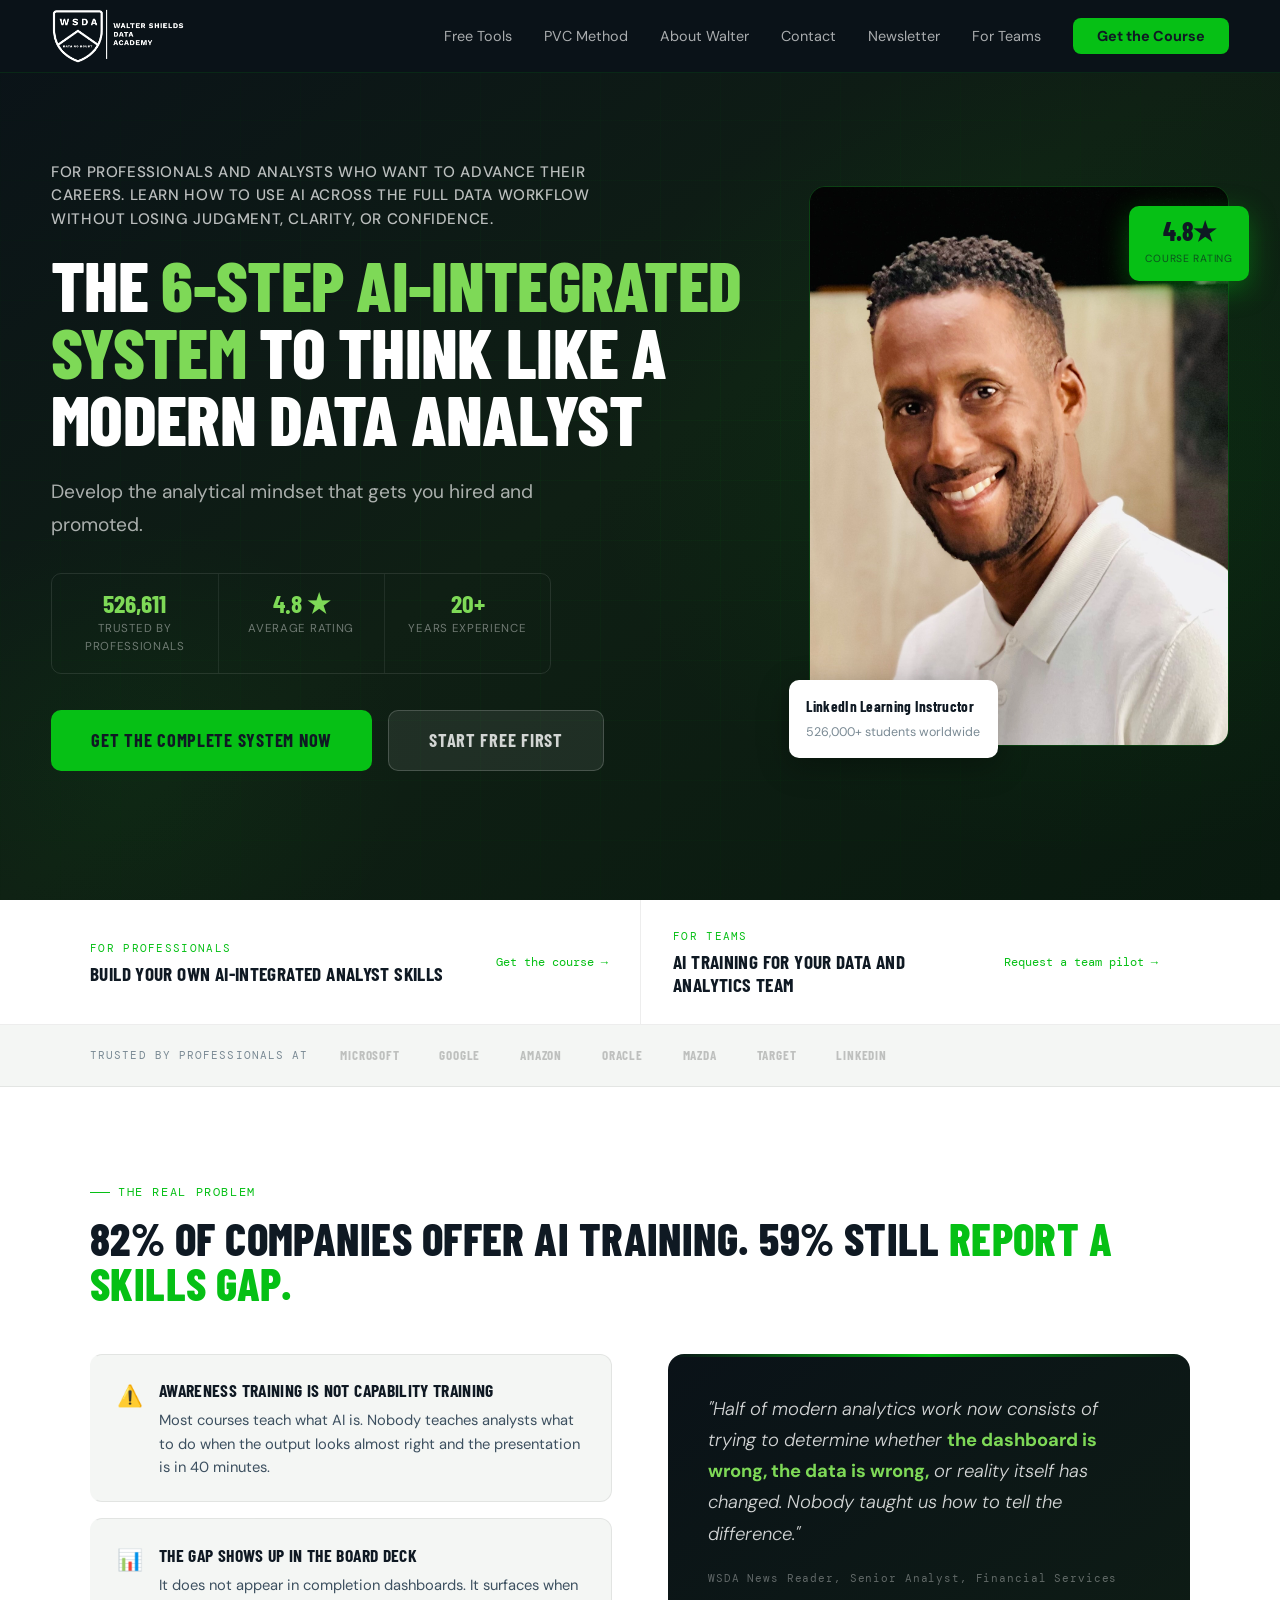
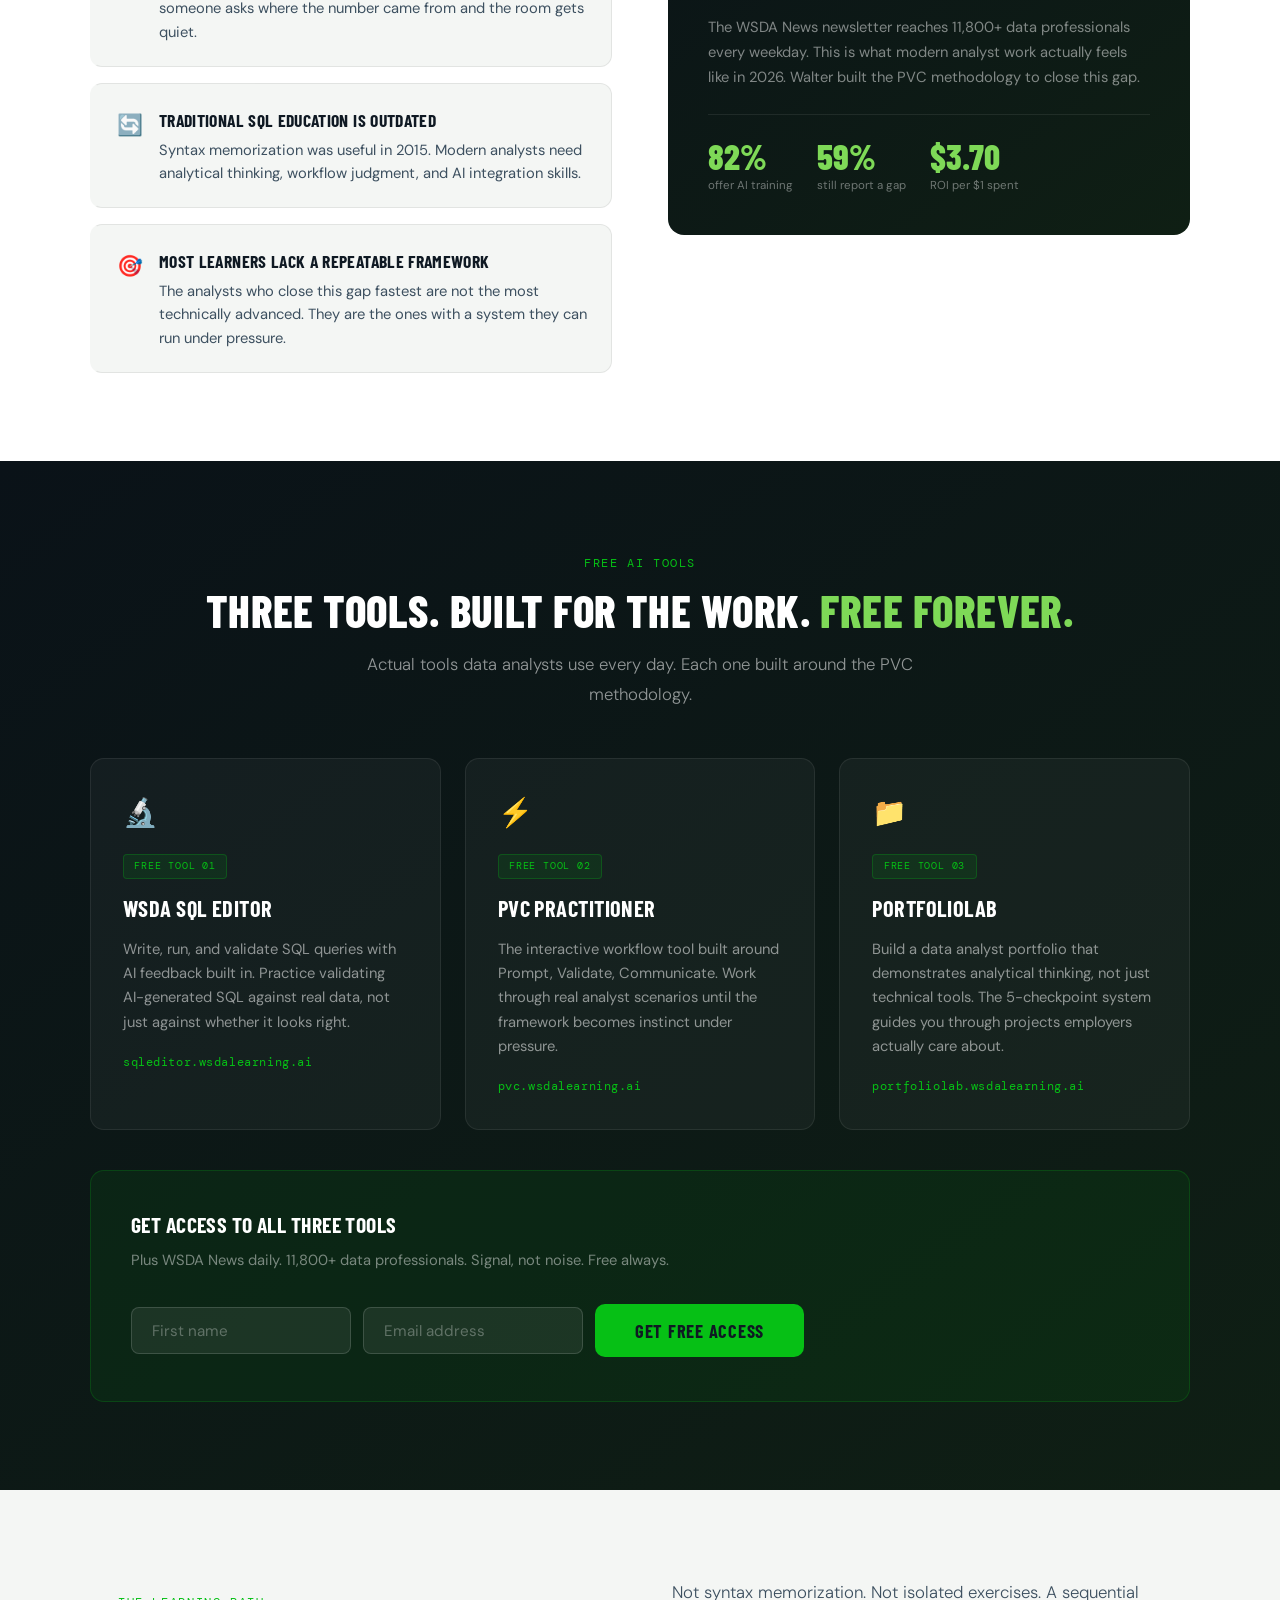
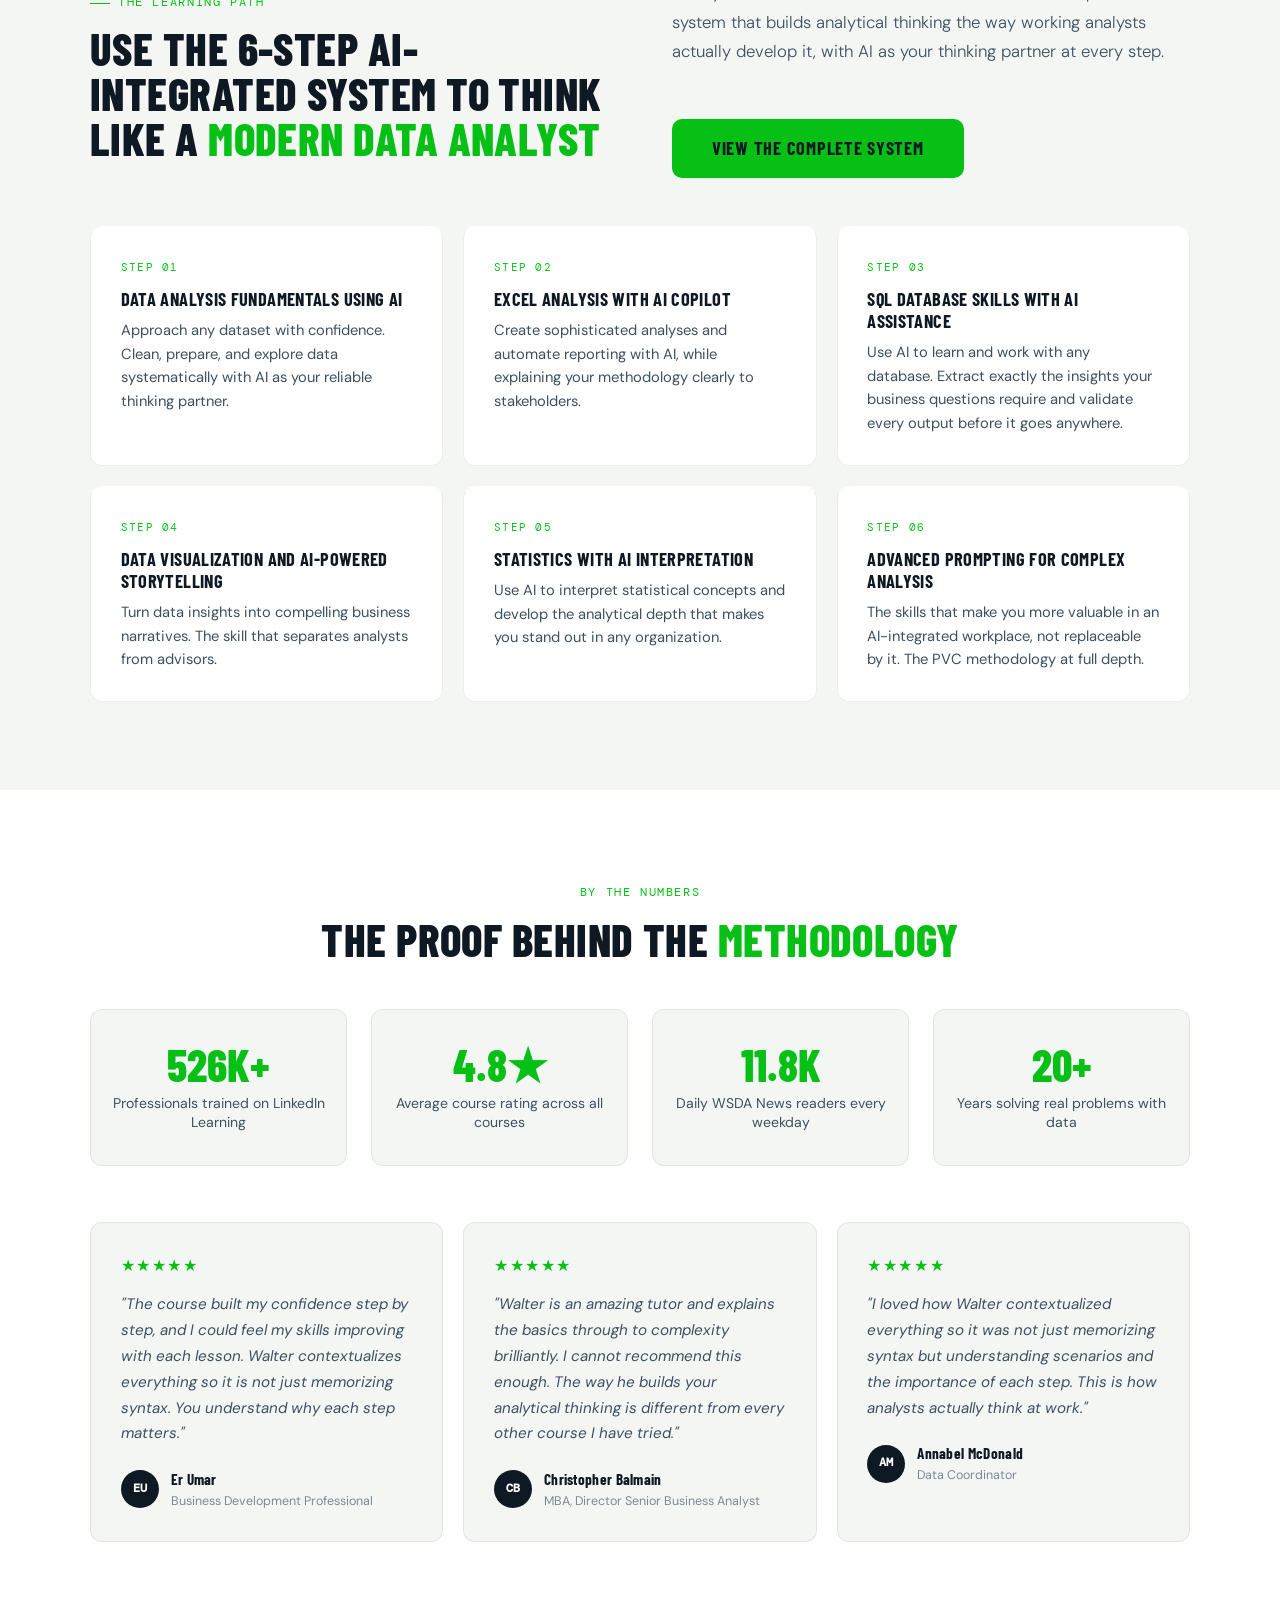
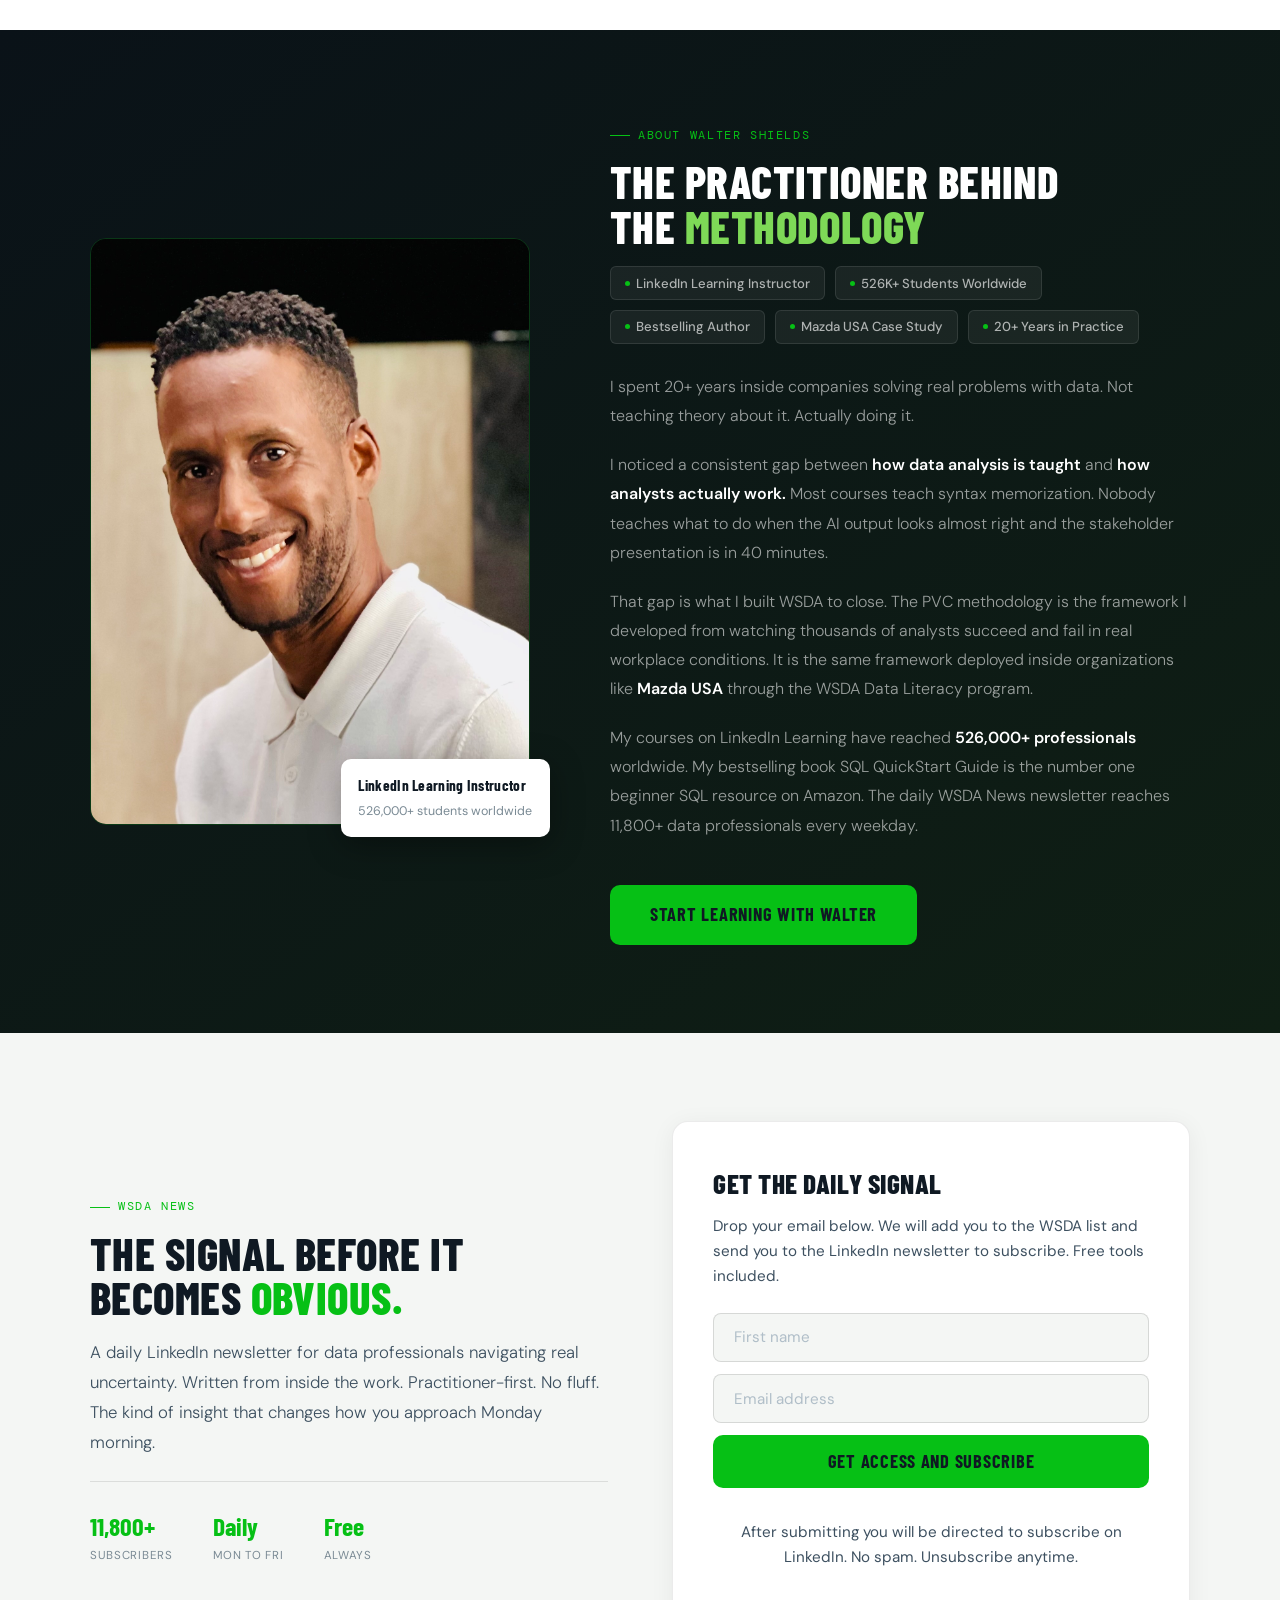
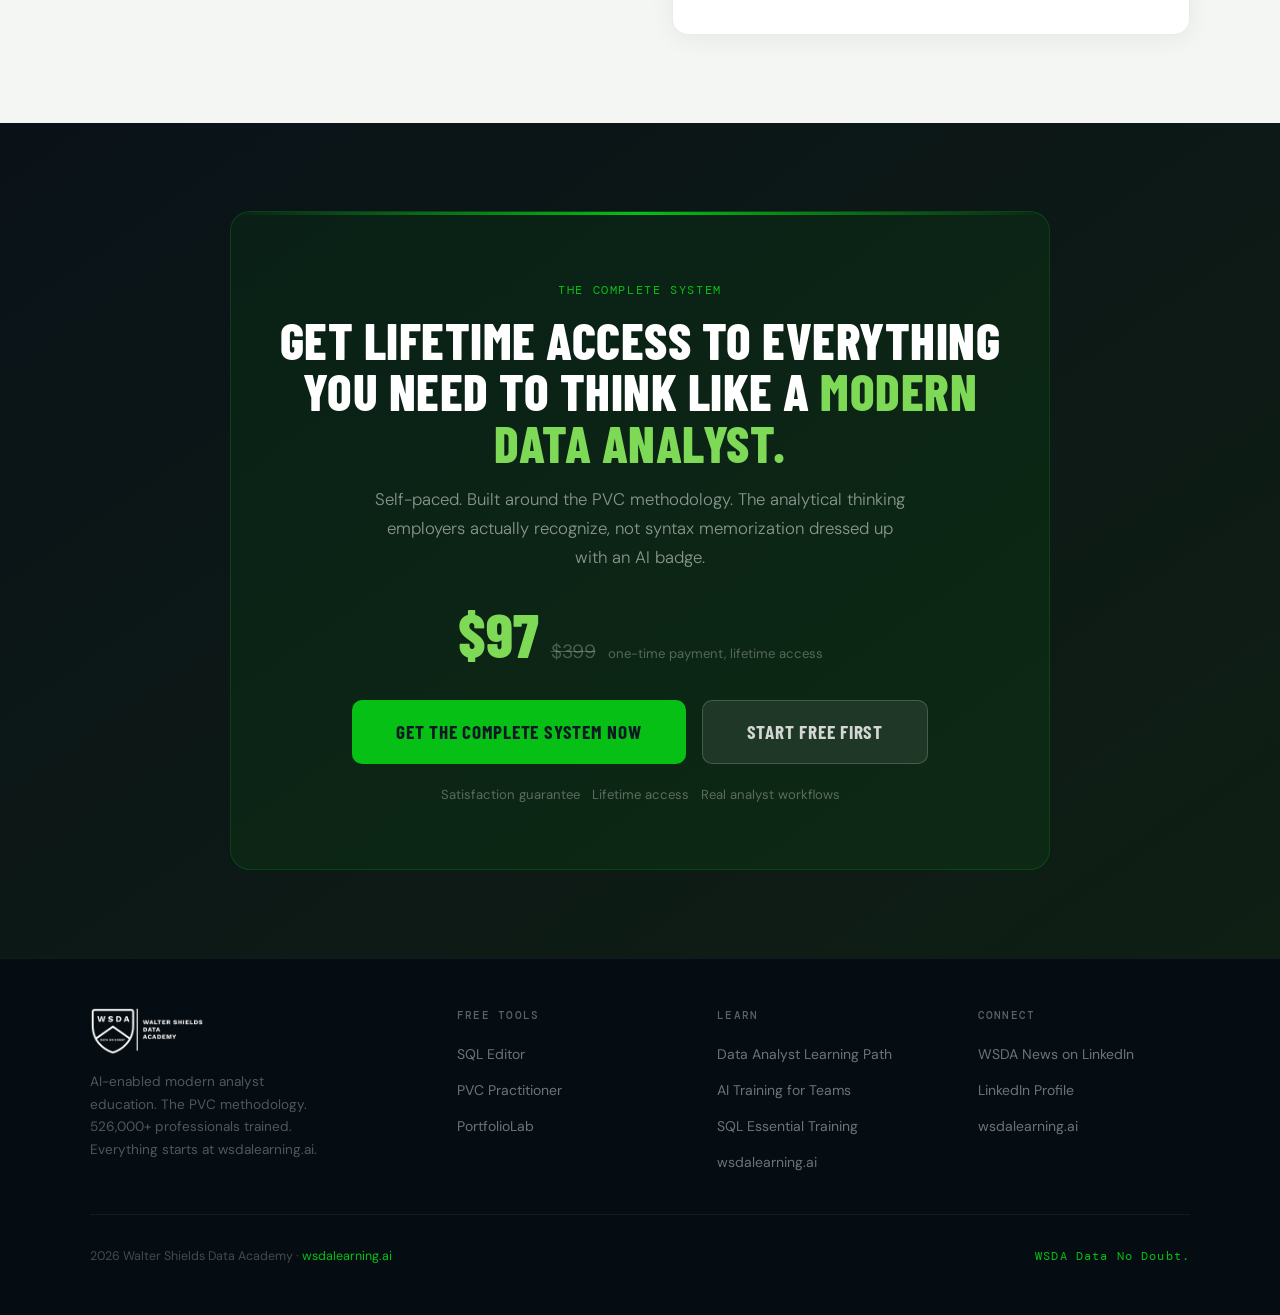
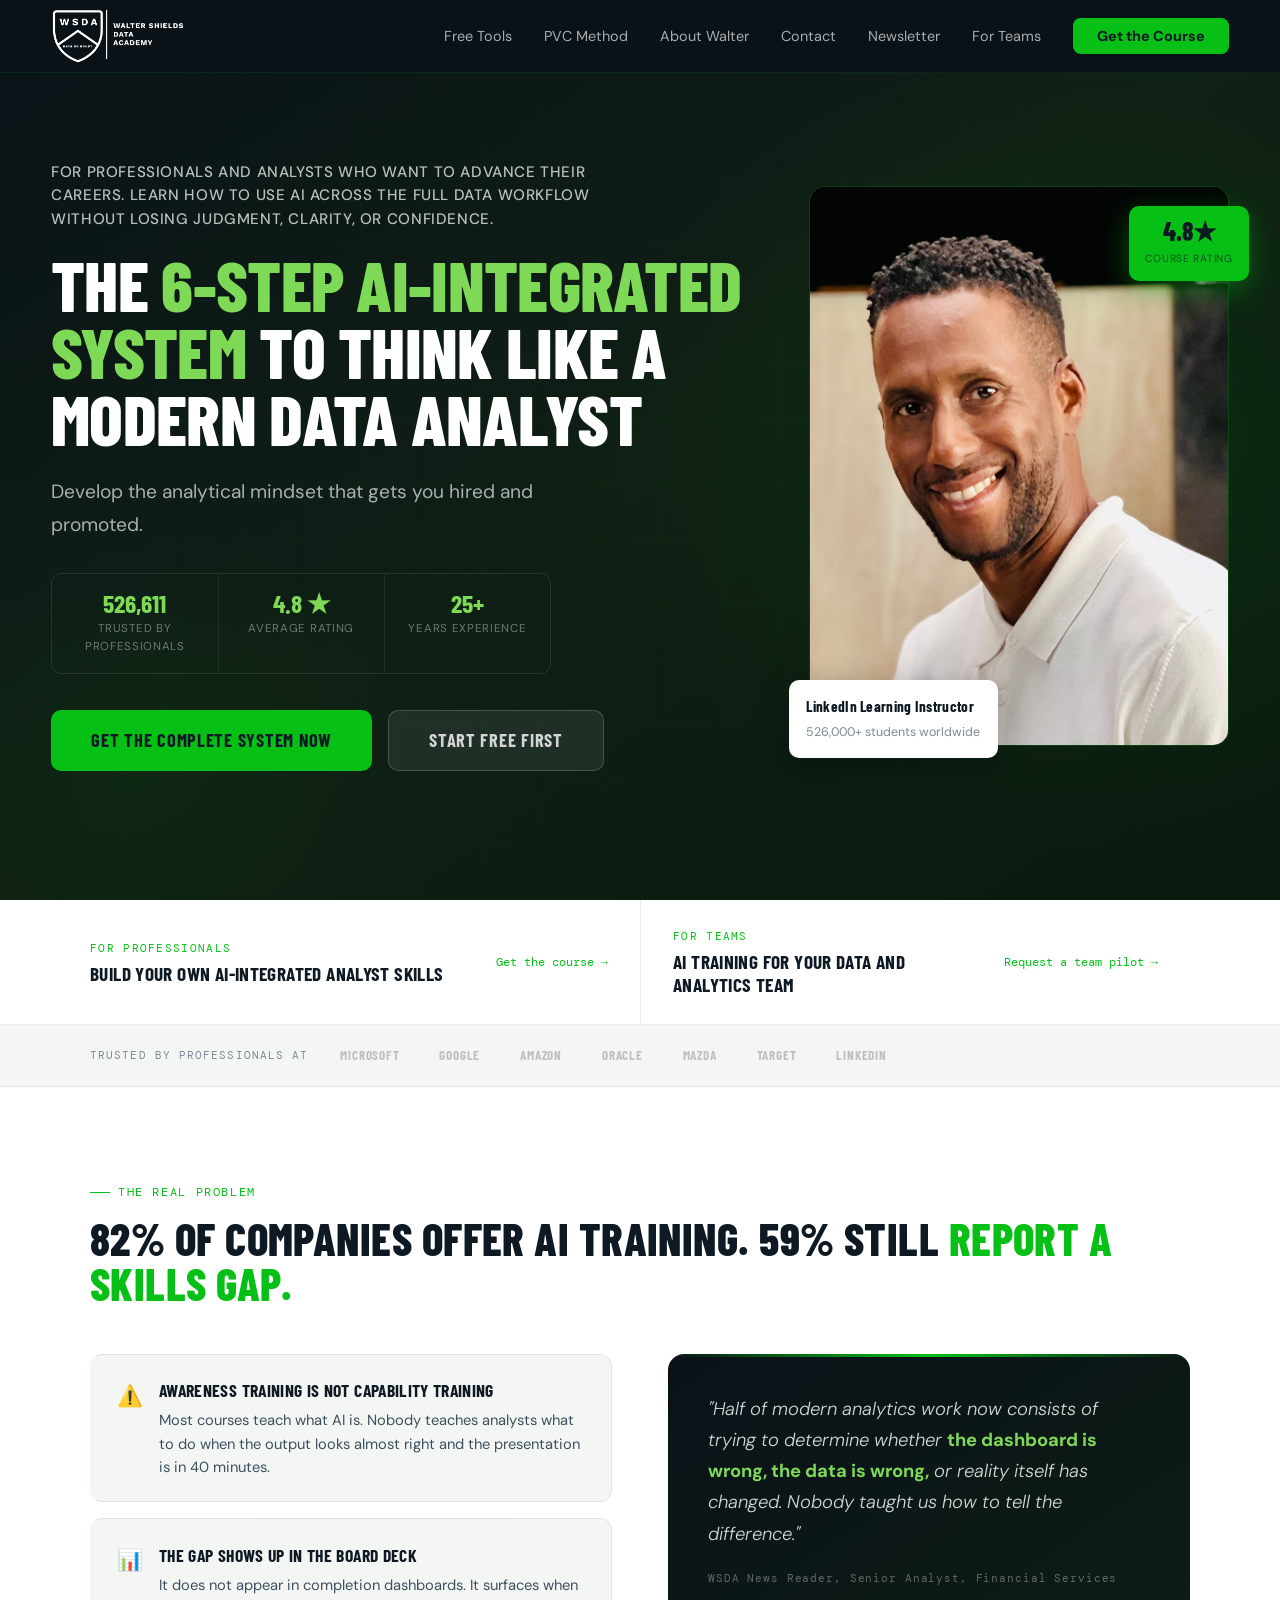
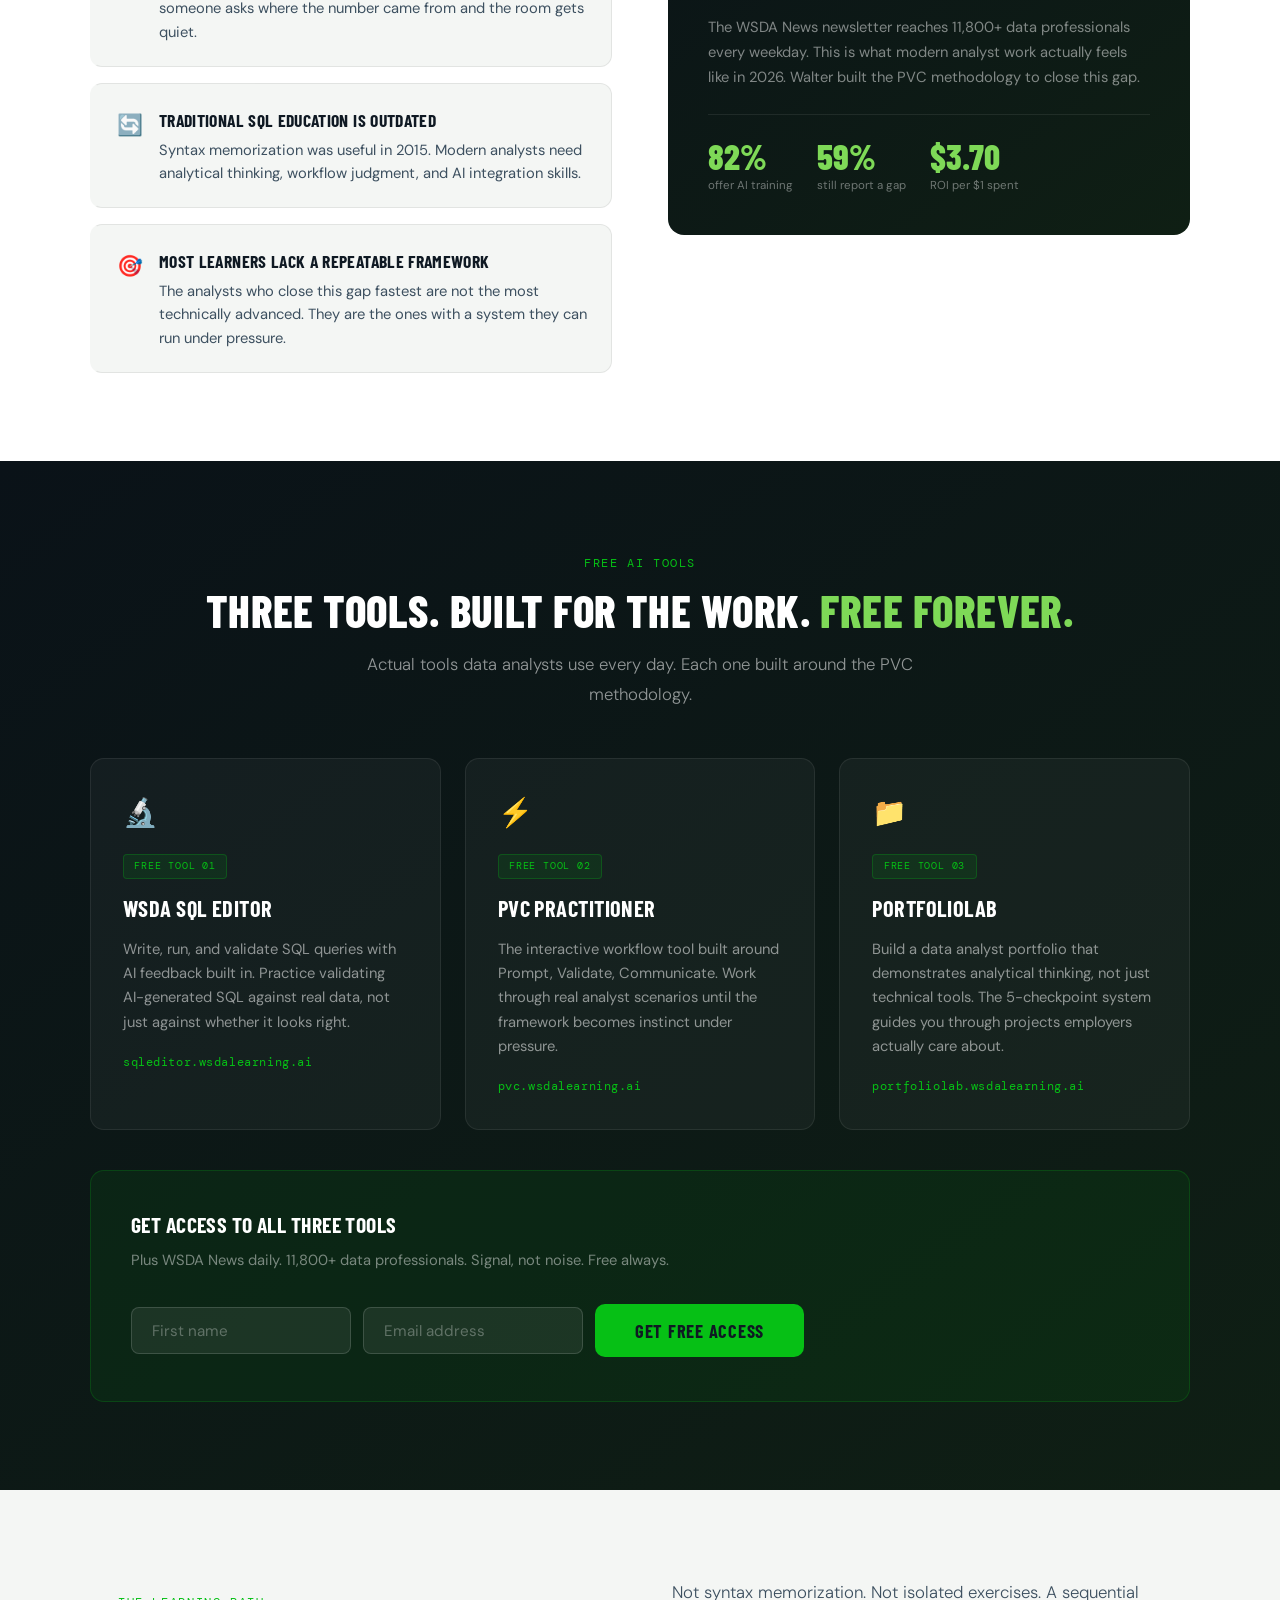
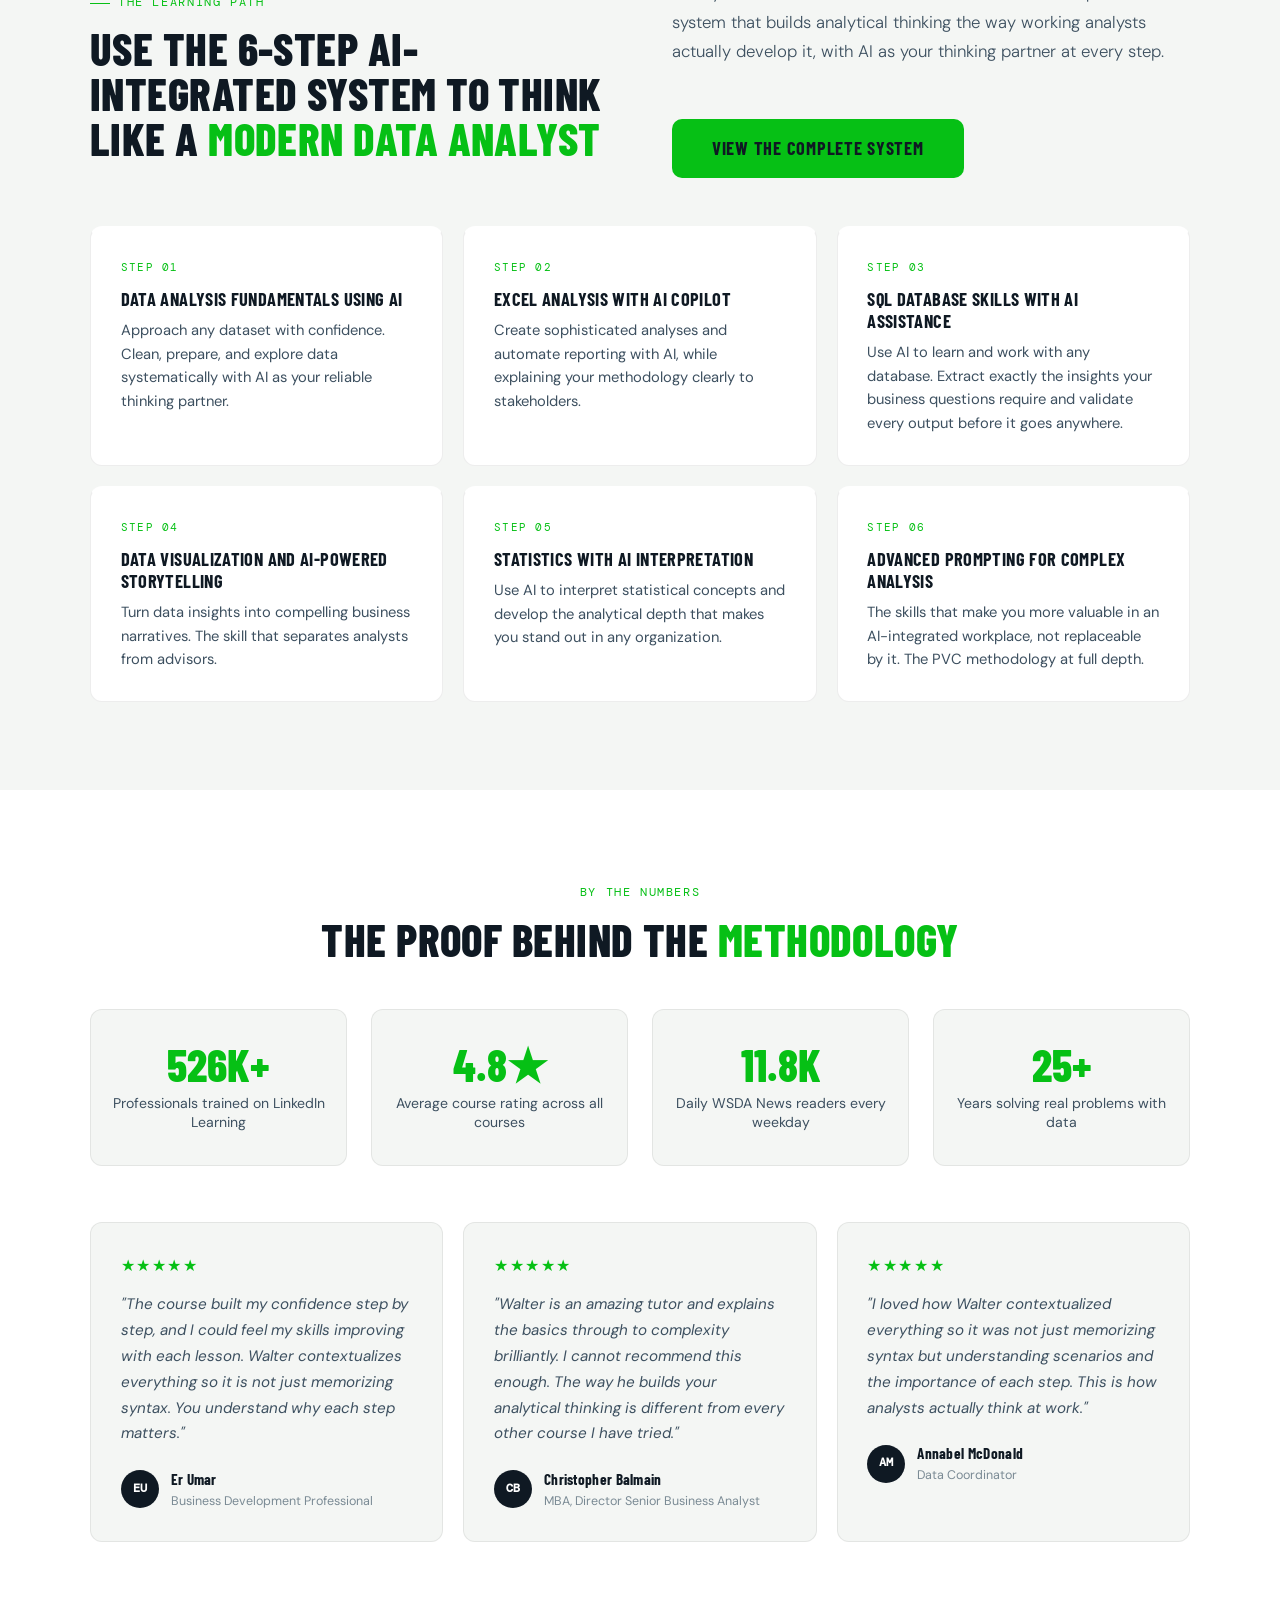
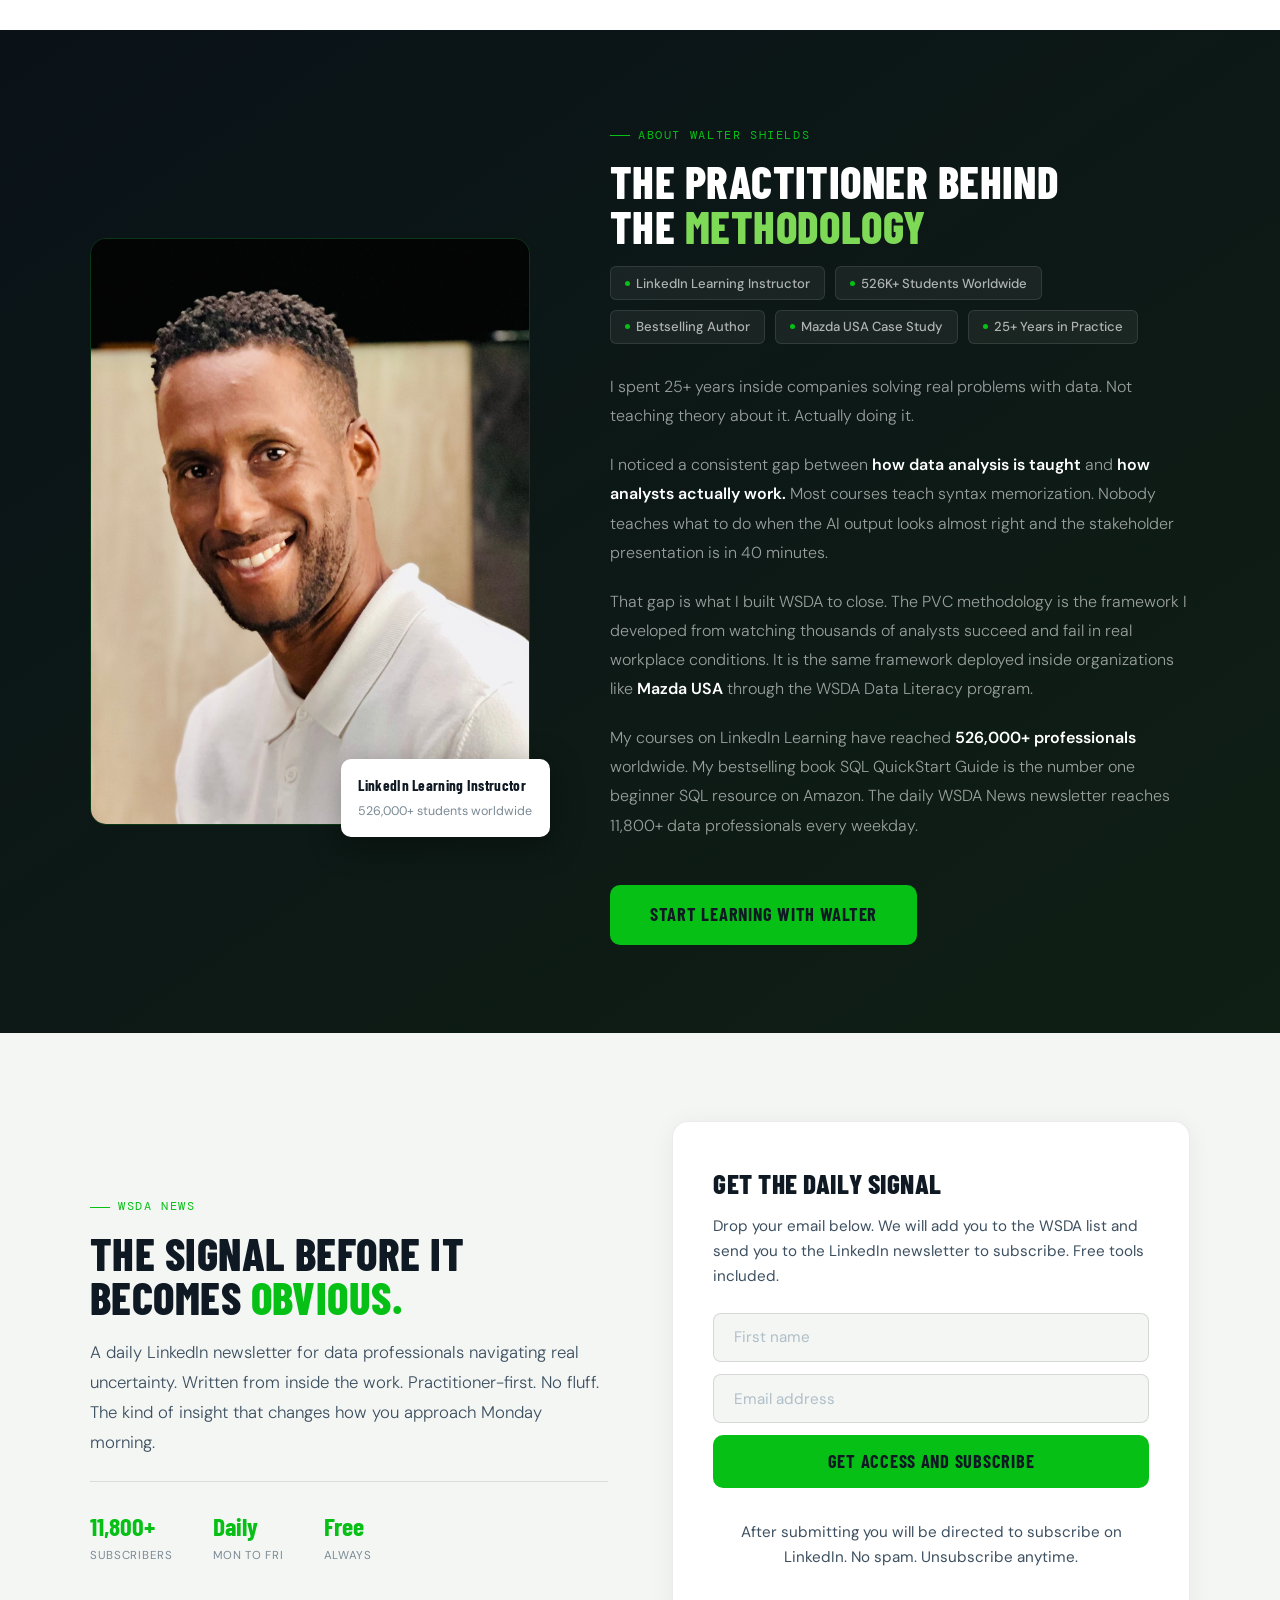
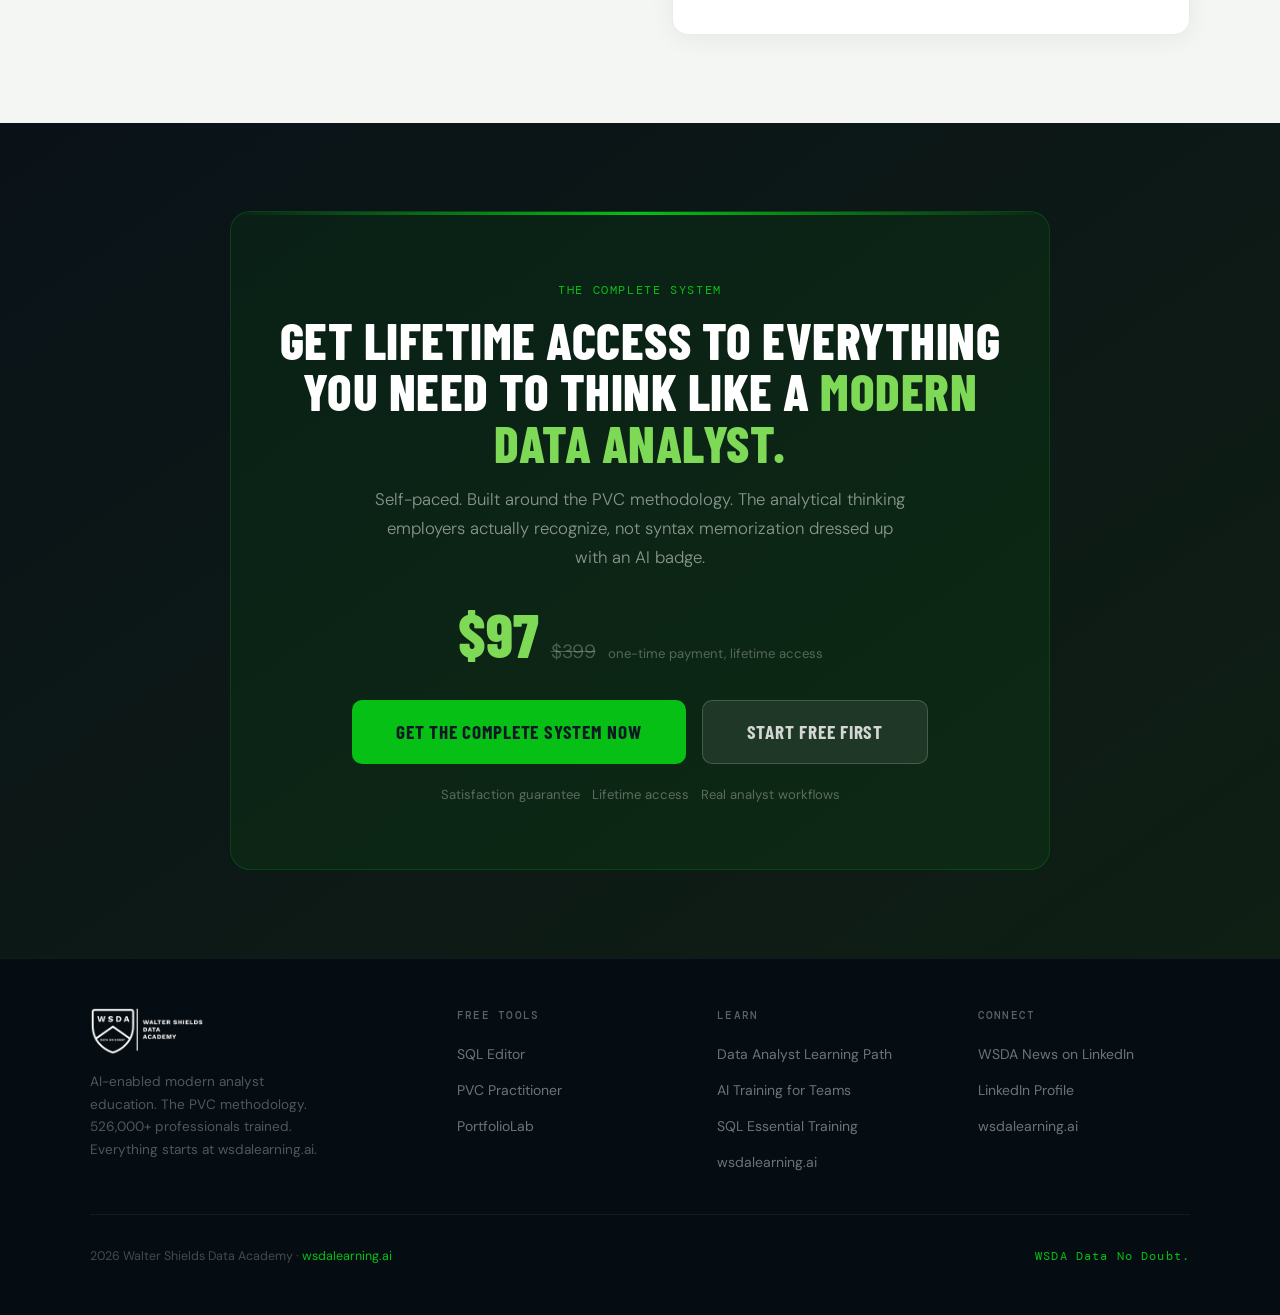
